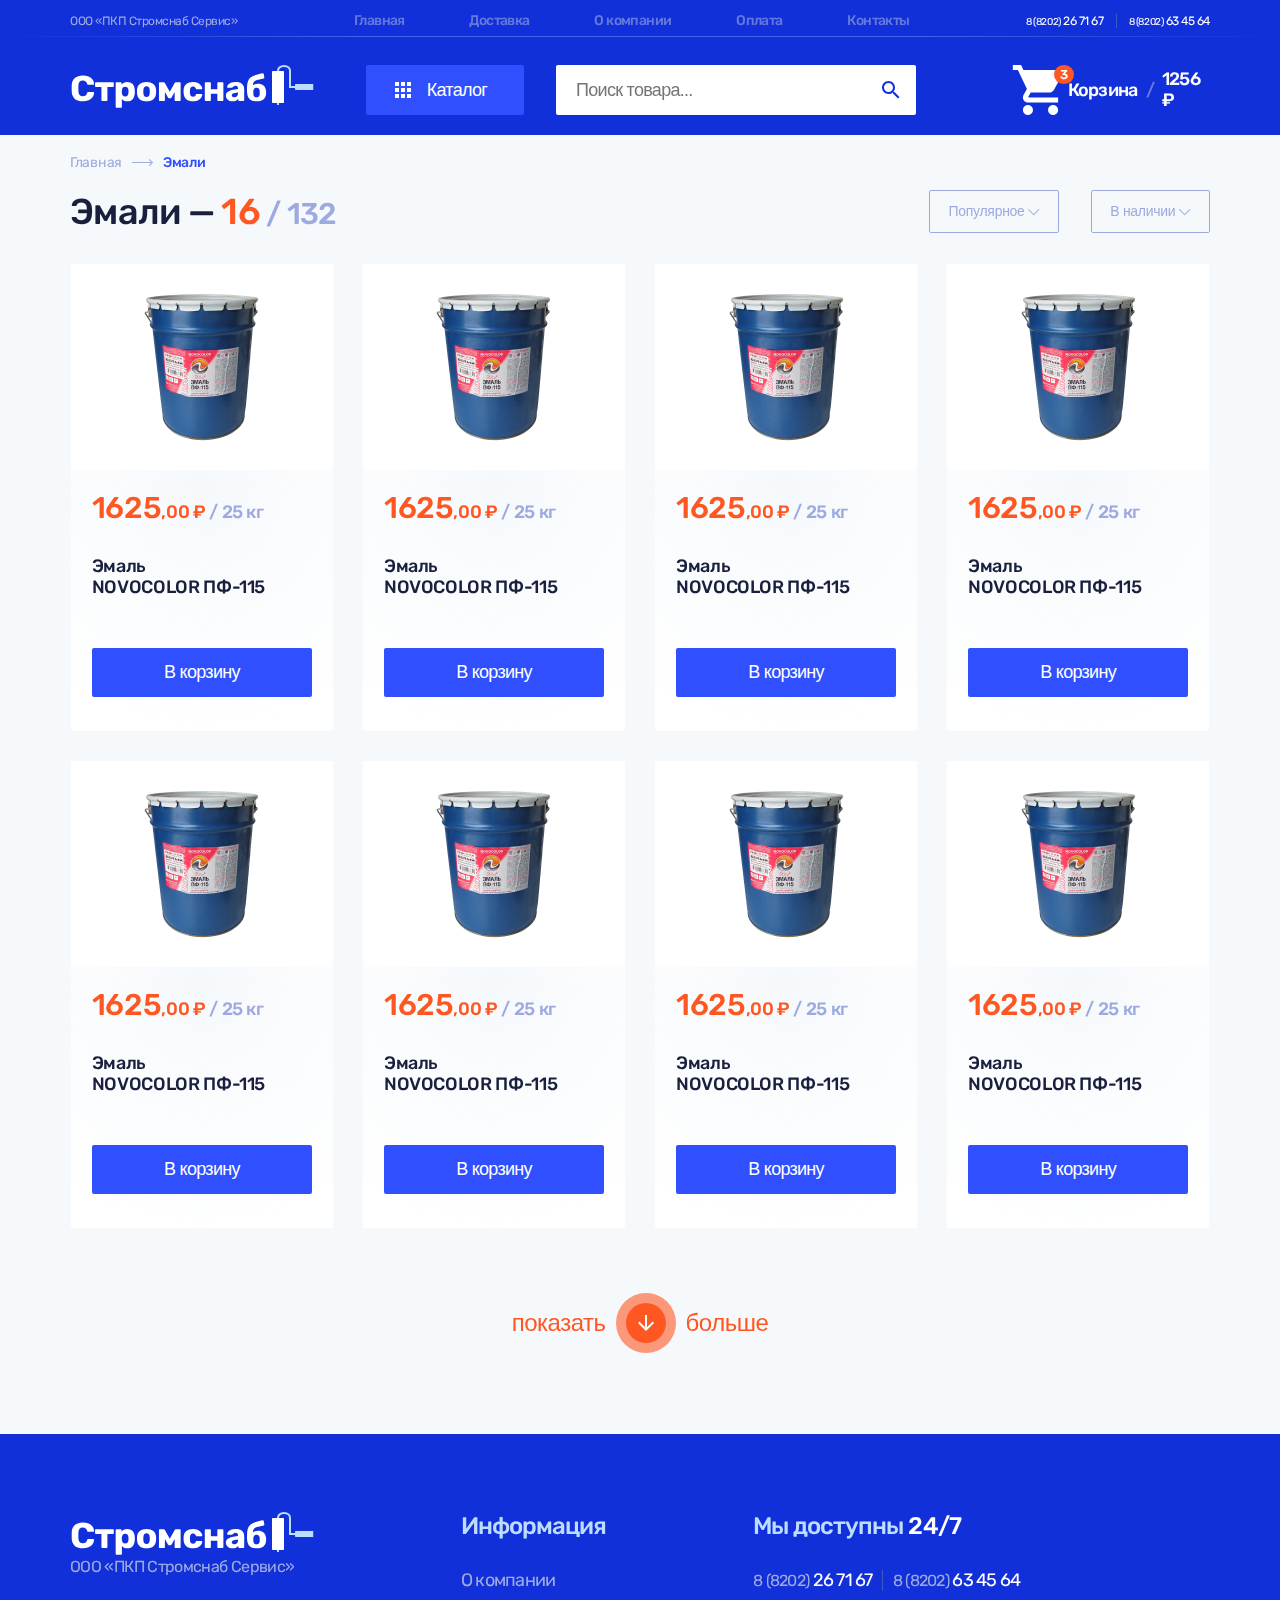
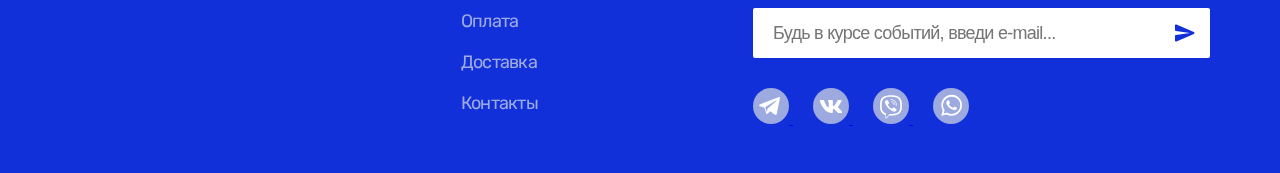
==== catalog.html @ df7084db "Initial commit" ====
<!DOCTYPE html>
<html lang="ru">
<head>
    <meta charset="UTF-8">
    <meta name="viewport" content="width=device-width, initial-scale=1.0">
    <title>Эмали</title>
    <link rel="stylesheet" href="style.css">
    <link href="https://fonts.googleapis.com/css2?family=Rubik:wght@300;400;500;600;700&display=swap" rel="stylesheet">
</head>

<body>
    <div class="wrapper-main">
        <div class="header">
            <div class="header-wrapper">
                <div class="header-top_wrapper">
                    <div class="container">
                        <div class="header-top">
                            <span class="header-top_name">
                                ООО «ПКП Стромснаб Сервис»
                            </span>
                            <div class="header-top_main">
                                <a href="home.html">Главная</a>
                                <a href="#">Доставка</a>
                                <a href="#">О компании</a>
                                <a href="#">Оплата</a>
                                <a href="#">Контакты</a>
                            </div>
                            <div class="header-top_phone">
                                <a href="" class="header-top_phone-number">
                                    <span>8 (8202)</span> 26 71 67
                                </a>
                                <a href="" class="header-top_phone-number">
                                    <span>8 (8202)</span> 63 45 64
                                </a>
                            </div>
                        </div>
                    </div>
                    <div class="header-hr"></div>
                </div>
                <div class="header-body_wrapper">
                    <div class="container">
                        <div class="header-body">
                            <a class="header-body_img"><img src="img/logo-top.svg" alt=""></a>
                            <button type="button" class="header-body_button">
                                <img src="img/catalog.svg" alt="">
                                Каталог
                            </button>
                            <form class="header-info_search">
                                <input type="text" name="q" placeholder="Поиск товара..." class="header-info_search-input">
                                <input type="submit" value="" class="header-info_search-button">
                            </form>
                            <a href="#" class="basket">
                                <div class="basket-img">
                                    <img src="img/basket.svg" alt="">
                                    <span>3</span>
                                </div>
                                <div class="basket-top">
                                    <span class="basket-text">
                                        Корзина
                                    </span>
                                    <span class="basket-line">
                                        /
                                    </span>
                                    <span class="basket-text">
                                        1256 ₽
                                    </span>
                                </div>
                            </a>
                        </div>
                    </div>
                </div>
            </div>
        </div>

        <div class="main">
            <div class="container">
                <div class="nav">
                    <a href="home.html">Главная</a>
                    <img src="img/strelka.svg" alt="">
                    <a href="catalog.html" class="nav-active">Эмали</a>
                </div>
                <div class="catalog-top">
                    <div class="catalog-top_title">
                        Эмали —<span class="catalog-top_title-big"> 16</span><span class="catalog-top_title-small"> / 132</span>
                    </div>
                    <div class="catalog-top_filter">
                        <button type="button">
                            Популярное
                            <svg width="12" height="7" viewBox="0 0 12 7" fill="none" xmlns="http://www.w3.org/2000/svg">
                                <rect x="0.707031" width="8" height="1" transform="rotate(45 0.707031 0)" fill="#9DAADF"/>
                                <rect x="11.3633" y="0.707031" width="8" height="1" transform="rotate(135 11.3633 0.707031)" fill="#9DAADF"/>
                            </svg>
                        </button>
                        <button type="button">
                            В наличии
                            <svg width="12" height="7" viewBox="0 0 12 7" fill="none" xmlns="http://www.w3.org/2000/svg">
                                <rect x="0.707031" width="8" height="1" transform="rotate(45 0.707031 0)" fill="#9DAADF"/>
                                <rect x="11.3633" y="0.707031" width="8" height="1" transform="rotate(135 11.3633 0.707031)" fill="#9DAADF"/>
                            </svg>
                        </button>
                    </div>
                </div>
                <div class="catalog-cards-wrapper">
                    <div class="catalog-cards_item">
                        <a href="product.html" class="catalog-cards_item-img">
                            <img src="img/catalog.png" alt="">
                        </a>
                        <div class="catalog-cards_item-contant">
                            <div class="catalog-cards_item-top">
                                <span class="catalog-cards_item-price">1625</span>,00 ₽<span class="catalog-cards_item-weight"> / 25 кг</span>
                            </div>
                            <a href="product.html" class="catalog-cards_item-title">
                                Эмаль<br>
                                NOVOCOLOR ПФ-115
                            </a>
                            <button type="button" class="catalog-cards_item-buy">В корзину</button>
                        </div>
                    </div>
                    <div class="catalog-cards_item">
                        <a href="product.html" class="catalog-cards_item-img">
                            <img src="img/catalog.png" alt="">
                        </a>
                        <div class="catalog-cards_item-contant">
                            <div class="catalog-cards_item-top">
                                <span class="catalog-cards_item-price">1625</span>,00 ₽<span class="catalog-cards_item-weight"> / 25 кг</span>
                            </div>
                            <a href="product.html" class="catalog-cards_item-title">
                                Эмаль<br>
                                NOVOCOLOR ПФ-115
                            </a>
                            <button type="button" class="catalog-cards_item-buy">В корзину</button>
                        </div>
                    </div>
                    <div class="catalog-cards_item">
                        <a href="product.html" class="catalog-cards_item-img">
                            <img src="img/catalog.png" alt="">
                        </a>
                        <div class="catalog-cards_item-contant">
                            <div class="catalog-cards_item-top">
                                <span class="catalog-cards_item-price">1625</span>,00 ₽<span class="catalog-cards_item-weight"> / 25 кг</span>
                            </div>
                            <a href="product.html" class="catalog-cards_item-title">
                                Эмаль<br>
                                NOVOCOLOR ПФ-115
                            </a>
                            <button type="button" class="catalog-cards_item-buy">В корзину</button>
                        </div>
                    </div>
                    <div class="catalog-cards_item">
                        <a href="product.html" class="catalog-cards_item-img">
                            <img src="img/catalog.png" alt="">
                        </a>
                        <div class="catalog-cards_item-contant">
                            <div class="catalog-cards_item-top">
                                <span class="catalog-cards_item-price">1625</span>,00 ₽<span class="catalog-cards_item-weight"> / 25 кг</span>
                            </div>
                            <a href="product.html" class="catalog-cards_item-title">
                                Эмаль<br>
                                NOVOCOLOR ПФ-115
                            </a>
                            <button type="button" class="catalog-cards_item-buy">В корзину</button>
                        </div>
                    </div>
                    <div class="catalog-cards_item">
                        <a href="product.html" class="catalog-cards_item-img">
                            <img src="img/catalog.png" alt="">
                        </a>
                        <div class="catalog-cards_item-contant">
                            <div class="catalog-cards_item-top">
                                <span class="catalog-cards_item-price">1625</span>,00 ₽<span class="catalog-cards_item-weight"> / 25 кг</span>
                            </div>
                            <a href="product.html" class="catalog-cards_item-title">
                                Эмаль<br>
                                NOVOCOLOR ПФ-115
                            </a>
                            <button type="button" class="catalog-cards_item-buy">В корзину</button>
                        </div>
                    </div>
                    <div class="catalog-cards_item">
                        <a href="product.html" class="catalog-cards_item-img">
                            <img src="img/catalog.png" alt="">
                        </a>
                        <div class="catalog-cards_item-contant">
                            <div class="catalog-cards_item-top">
                                <span class="catalog-cards_item-price">1625</span>,00 ₽<span class="catalog-cards_item-weight"> / 25 кг</span>
                            </div>
                            <a href="product.html" class="catalog-cards_item-title">
                                Эмаль<br>
                                NOVOCOLOR ПФ-115
                            </a>
                            <button type="button" class="catalog-cards_item-buy">В корзину</button>
                        </div>
                    </div>
                    <div class="catalog-cards_item">
                        <a href="product.html" class="catalog-cards_item-img">
                            <img src="img/catalog.png" alt="">
                        </a>
                        <div class="catalog-cards_item-contant">
                            <div class="catalog-cards_item-top">
                                <span class="catalog-cards_item-price">1625</span>,00 ₽<span class="catalog-cards_item-weight"> / 25 кг</span>
                            </div>
                            <a href="product.html" class="catalog-cards_item-title">
                                Эмаль<br>
                                NOVOCOLOR ПФ-115
                            </a>
                            <button type="button" class="catalog-cards_item-buy">В корзину</button>
                        </div>
                    </div>
                    <div class="catalog-cards_item">
                        <a href="product.html" class="catalog-cards_item-img">
                            <img src="img/catalog.png" alt="">
                        </a>
                        <div class="catalog-cards_item-contant">
                            <div class="catalog-cards_item-top">
                                <span class="catalog-cards_item-price">1625</span>,00 ₽<span class="catalog-cards_item-weight"> / 25 кг</span>
                            </div>
                            <a href="product.html" class="catalog-cards_item-title">
                                Эмаль<br>
                                NOVOCOLOR ПФ-115
                            </a>
                            <button type="button" class="catalog-cards_item-buy">В корзину</button>
                        </div>
                    </div>
                </div>
                <button type="button" class="catalog-show_more-wrapper">
                    показать 
                    <svg width="60" height="60" viewBox="0 0 60 60" fill="none" xmlns="http://www.w3.org/2000/svg">
                        <rect opacity="0.6" width="60" height="60" rx="30" fill="#FF5722"/>
                        <rect x="10" y="10" width="40" height="40" rx="20" fill="#FF5722"/>
                        <path d="M29 22L29 34.17L23.41 28.58L22 30L30 38L38 30L36.59 28.59L31 34.17L31 22L29 22Z" fill="white"/>
                    </svg>
                    больше
                </button>
            </div>
        </div>

        <div class="footer">
            <div class="container">
                <div class="footer-wrapper">
                   <div class="footer-logo">
                        <img src="img/logo-top.svg" alt="">
                        ООО «ПКП Стромснаб Сервис»
                    </div>
                    <div class="footer-info">
                        Информация
                        <a href="#" class="footer-info_categories">О компании</a>
                        <a href="#" class="footer-info_categories">Оплата</a>
                        <a href="#" class="footer-info_categories">Доставка</a>
                        <a href="#" class="footer-info_categories">Контакты</a>
                    </div> 
                    <div class="footer-contacts">
                        <div class="footer-contacts_time">
                            Мы доступны <span> 24/7</span>
                        </div>
                        <div class="footer-contacts_phone">
                            <a href="" class="footer-contacts_phone-number">
                                <span>8 (8202)</span> 26 71 67
                            </a>
                            <a href="" class="footer-contacts_phone-number">
                                <span>8 (8202)</span> 63 45 64
                            </a>
                        </div>
                        <form class="footer-contacts_email">
                            <input type="text" name="q" placeholder="Будь в курсе событий, введи e-mail..." class="footer-contacts_email-input">
                            <input type="submit" value="" class="footer-contacts_email-button">
                        </form>
                        <div class="footer-contacts_social">
                            <a href="#">
                                <svg width="36" height="36" viewBox="0 0 36 36" fill="#9DAADF" xmlns="http://www.w3.org/2000/svg">
                                    <rect width="36" height="36" rx="18"/>
                                    <path fill-rule="evenodd" clip-rule="evenodd" d="M21.9413 26.8522C23.1994 27.3988 23.6712 26.2534 23.6712 26.2534L27 9.64532C26.9738 8.52596 25.4535 9.20278 25.4535 9.20278L6.81746 16.4656C6.81746 16.4656 5.92628 16.778 6.00491 17.3246C6.08355 17.8713 6.79125 18.1316 6.79125 18.1316L11.483 19.6935C11.483 19.6935 12.8984 24.3011 13.1868 25.1861C13.4489 26.0452 13.6848 26.0712 13.6848 26.0712C13.9469 26.1753 14.1828 25.9931 14.1828 25.9931L17.2233 23.2598L21.9413 26.8522ZM22.8142 12.5496C22.8142 12.5496 23.4694 12.1564 23.4432 12.5496C23.4432 12.5496 23.5481 12.602 23.2073 12.9689C22.8928 13.2835 15.4751 19.9411 14.479 20.8323C14.4004 20.8847 14.348 20.9633 14.348 21.0682L14.0597 23.532C14.0072 23.7941 13.6665 23.8203 13.5879 23.5844L12.3559 19.5479C12.3035 19.3907 12.3559 19.2072 12.5132 19.1023L22.8142 12.5496Z" fill="white"/>
                                </svg>
                            </a>
                            <a href="#">
                                <svg width="36" height="36" viewBox="0 0 36 36" fill="#9DAADF" xmlns="http://www.w3.org/2000/svg">
                                    <rect width="36" height="36" rx="18"/>
                                    <path fill-rule="evenodd" clip-rule="evenodd" d="M28.4952 12.8802C28.6482 12.3729 28.4952 12 27.7673 12H25.3605C24.7485 12 24.4666 12.3221 24.3136 12.6774C24.3136 12.6774 23.0895 15.6456 21.3556 17.5738C20.7946 18.1319 20.5397 18.3093 20.2337 18.3093C20.0807 18.3093 19.8593 18.1319 19.8593 17.6246V12.8802C19.8593 12.2713 19.6817 12 19.1716 12H15.3895C15.0071 12 14.7771 12.2826 14.7771 12.5504C14.7771 13.1278 15.6439 13.2608 15.7333 14.8845V18.4111C15.7333 19.1842 15.593 19.3245 15.287 19.3245C14.4711 19.3245 12.4865 16.3427 11.3092 12.931C11.0785 12.2679 10.8471 12 10.232 12H7.82519C7.13753 12 7 12.3221 7 12.6774C7 13.3116 7.81608 16.4576 10.7993 20.6183C12.7884 23.4595 15.5903 25 18.1401 25C19.6701 25 19.8593 24.6579 19.8593 24.0686V21.9211C19.8593 21.2368 20.0042 21.1003 20.4885 21.1003C20.8457 21.1003 21.4575 21.2779 22.8856 22.6479C24.5175 24.2713 24.7863 25 25.7044 25H28.1112C28.7988 25 29.1427 24.6579 28.9443 23.9827C28.7273 23.3098 27.9482 22.3338 26.9143 21.1765C26.3533 20.5167 25.5118 19.8063 25.257 19.4512C24.9 18.9945 25.0019 18.7916 25.257 18.3859C25.257 18.3859 28.1892 14.2759 28.4952 12.8804V12.8802Z" fill="white"/>
                                </svg>
                            </a>
                            <a href="#">
                                <svg width="36" height="36" viewBox="0 0 36 36" fill="#9DAADF" xmlns="http://www.w3.org/2000/svg">
                                    <rect width="36" height="36" rx="18"/>
                                    <path d="M26.517 9.46508C25.9417 8.9362 23.6128 7.24285 18.4214 7.21965C18.4214 7.21965 12.3021 6.8485 9.31902 9.5857C7.65814 11.2466 7.07358 13.6729 7.01327 16.6885C6.95296 19.6994 6.87409 25.3455 12.316 26.8765H12.3207L12.316 29.21C12.316 29.21 12.2835 30.1565 12.9052 30.3467C13.6568 30.5786 14.1022 29.8595 14.8213 29.0848C15.2156 28.658 15.7584 28.0363 16.1713 27.5584C19.892 27.8693 22.7545 27.1548 23.0792 27.0481C23.8308 26.8022 28.0851 26.2594 28.7763 20.6134C29.4908 14.8049 28.4284 11.126 26.517 9.46508ZM27.1479 20.2051C26.5634 24.9187 23.1164 25.2156 22.4808 25.4197C22.2117 25.5079 19.6972 26.1342 16.5332 25.9254C16.5332 25.9254 14.1764 28.7693 13.4434 29.507C13.3274 29.6229 13.1929 29.6693 13.1047 29.6461C12.9794 29.6137 12.9423 29.4652 12.947 29.2472C12.947 28.9317 12.9655 25.364 12.9655 25.364C12.9609 25.364 12.9609 25.364 12.9655 25.364C8.35868 24.0882 8.62776 19.2819 8.67879 16.7674C8.72982 14.2529 9.20303 12.1884 10.6087 10.8012C13.1279 8.51866 18.3286 8.85733 18.3286 8.85733C22.7174 8.87589 24.819 10.1981 25.3061 10.6388C26.9252 12.0306 27.751 15.3477 27.1479 20.2051Z" fill="white"/>
                                    <path d="M20.5601 16.8556C20.407 16.8556 20.2771 16.7349 20.2678 16.5772C20.2168 15.5797 19.7482 15.0926 18.7925 15.0416C18.6301 15.0323 18.5049 14.8931 18.5142 14.7307C18.5234 14.5684 18.6626 14.4431 18.825 14.4524C20.0869 14.522 20.7921 15.2457 20.857 16.5447C20.8663 16.7071 20.741 16.8463 20.5787 16.8509C20.5694 16.8556 20.5647 16.8556 20.5601 16.8556Z" fill="white"/>
                                    <path d="M22.0632 17.3566H22.0586C21.8962 17.3519 21.7663 17.2174 21.7709 17.055C21.7941 16.0529 21.5065 15.241 20.8941 14.573C20.2863 13.9049 19.4466 13.5431 18.3378 13.4642C18.1755 13.4503 18.0548 13.3111 18.0688 13.1487C18.0827 12.9863 18.2218 12.8657 18.3842 12.8796C19.6368 12.9724 20.625 13.4085 21.3302 14.1786C22.04 14.9534 22.3833 15.923 22.3601 17.0689C22.3555 17.2313 22.2209 17.3566 22.0632 17.3566Z" fill="white"/>
                                    <path d="M23.6035 17.9597C23.4411 17.9597 23.3112 17.8298 23.3112 17.6674C23.2973 15.872 22.7823 14.5034 21.7338 13.4781C20.6992 12.4667 19.3863 11.9517 17.8414 11.9378C17.679 11.9378 17.5491 11.8033 17.5491 11.6409C17.5491 11.4785 17.6837 11.3486 17.8414 11.3486C19.544 11.3626 20.9915 11.9332 22.1374 13.0559C23.288 14.1786 23.8772 15.7282 23.8957 17.6581C23.9004 17.8251 23.7705 17.9597 23.6035 17.9597C23.6081 17.9597 23.6081 17.9597 23.6035 17.9597Z" fill="white"/>
                                    <path d="M18.8621 20.488C18.8621 20.488 19.275 20.5251 19.4977 20.2514L19.9291 19.7086C20.1379 19.4395 20.6436 19.2679 21.1353 19.5416C21.4091 19.6947 21.9055 20.0009 22.2117 20.2282C22.5411 20.4694 23.2091 21.0262 23.2138 21.0308C23.5339 21.2999 23.6081 21.6942 23.39 22.1164C23.39 22.1164 23.39 22.121 23.39 22.1257C23.1674 22.52 22.8658 22.8912 22.49 23.2345C22.4854 23.2345 22.4854 23.2391 22.4807 23.2391C22.1699 23.4989 21.8637 23.6474 21.5668 23.6799C21.5297 23.6891 21.4879 23.6891 21.4323 23.6891C21.3024 23.6891 21.1725 23.6706 21.0426 23.6288L21.0333 23.6149C20.5693 23.485 19.7992 23.1602 18.5188 22.4504C17.6837 21.9911 16.9924 21.5226 16.4032 21.054C16.0924 20.8081 15.7769 20.5344 15.4522 20.2096C15.4429 20.2004 15.429 20.1864 15.4197 20.1772C15.4104 20.1679 15.3965 20.154 15.3872 20.1447C15.3779 20.1354 15.364 20.1215 15.3547 20.1122C15.3455 20.1029 15.3315 20.089 15.3223 20.0797C15.0022 19.755 14.7238 19.4395 14.4779 19.1287C14.0093 18.5441 13.5408 17.8482 13.0815 17.0131C12.3717 15.7281 12.0469 14.9579 11.917 14.4986L11.9031 14.4894C11.8613 14.3595 11.8428 14.2296 11.8428 14.0997C11.8428 14.044 11.8428 14.0022 11.8521 13.9651C11.8892 13.6636 12.0376 13.362 12.2928 13.0512C12.2928 13.0465 12.2974 13.0465 12.2974 13.0419C12.6407 12.6615 13.0119 12.3645 13.4062 12.1419C13.4062 12.1419 13.4109 12.1419 13.4155 12.1419C13.833 11.9238 14.2274 11.998 14.5011 12.3182C14.5011 12.3182 15.0625 12.9909 15.3037 13.3202C15.531 13.6311 15.8372 14.1228 15.9903 14.3966C16.264 14.8883 16.0924 15.394 15.8233 15.6028L15.2805 16.0343C15.0068 16.2569 15.0439 16.6698 15.0439 16.6698C15.0439 16.6698 15.8465 19.7225 18.8621 20.488Z" fill="white"/>
                                </svg>
                            </a>
                            <a href="#">
                                <svg width="36" height="36" viewBox="0 0 36 36" fill="#9DAADF" xmlns="http://www.w3.org/2000/svg">
                                    <rect width="36" height="36" rx="18"/>
                                    <path d="M26.063 9.90862C24.1333 7.92213 21.4657 6.84375 18.7414 6.84375C12.9522 6.84375 8.29815 11.5546 8.35491 17.287C8.35491 19.1032 8.86572 20.8627 9.71707 22.4519L8.24139 27.8438L13.7468 26.4248C15.2792 27.2762 16.9819 27.6735 18.6846 27.6735C24.4171 27.6735 29.0711 22.9627 29.0711 17.2302C29.0711 14.4492 27.9927 11.8383 26.063 9.90862ZM18.7414 25.914C17.209 25.914 15.6765 25.5167 14.3711 24.7221L14.0306 24.5519L10.7387 25.4032L11.59 22.1681L11.363 21.8275C8.86572 17.7978 10.0576 12.4627 14.1441 9.96537C18.2306 7.46807 23.509 8.65997 26.0063 12.7465C28.5036 16.8329 27.3117 22.1113 23.2252 24.6086C21.9198 25.46 20.3306 25.914 18.7414 25.914ZM23.736 19.614L23.1117 19.3302C23.1117 19.3302 22.2036 18.9329 21.636 18.6492C21.5792 18.6492 21.5225 18.5924 21.4657 18.5924C21.2954 18.5924 21.1819 18.6492 21.0684 18.7059C21.0684 18.7059 21.0117 18.7627 20.2171 19.6708C20.1603 19.7843 20.0468 19.841 19.9333 19.841H19.8765C19.8198 19.841 19.7063 19.7843 19.6495 19.7275L19.3657 19.614C18.7414 19.3302 18.1738 18.9897 17.7198 18.5356C17.6063 18.4221 17.436 18.3086 17.3225 18.1951C16.9252 17.7978 16.5279 17.3438 16.2441 16.8329L16.1873 16.7194C16.1306 16.6627 16.1306 16.6059 16.0738 16.4924C16.0738 16.3789 16.0738 16.2654 16.1306 16.2086C16.1306 16.2086 16.3576 15.9248 16.5279 15.7546C16.6414 15.641 16.6982 15.4708 16.8117 15.3573C16.9252 15.187 16.9819 14.96 16.9252 14.7897C16.8684 14.5059 16.1873 12.9735 16.0171 12.6329C15.9036 12.4627 15.79 12.4059 15.6198 12.3492H15.4495C15.336 12.3492 15.1657 12.3492 14.9954 12.3492C14.8819 12.3492 14.7684 12.4059 14.6549 12.4059L14.5982 12.4627C14.4846 12.5194 14.3711 12.6329 14.2576 12.6897C14.1441 12.8032 14.0873 12.9167 13.9738 13.0302C13.5765 13.541 13.3495 14.1654 13.3495 14.7897C13.3495 15.2438 13.463 15.6978 13.6333 16.0951L13.69 16.2654C14.2009 17.3438 14.8819 18.3086 15.79 19.16L16.0171 19.387C16.1873 19.5573 16.3576 19.6708 16.4711 19.841C17.663 20.8627 19.0252 21.6005 20.5576 21.9978C20.7279 22.0546 20.9549 22.0546 21.1252 22.1113C21.2954 22.1113 21.5225 22.1113 21.6927 22.1113C21.9765 22.1113 22.3171 21.9978 22.5441 21.8843C22.7144 21.7708 22.8279 21.7708 22.9414 21.6573L23.0549 21.5437C23.1684 21.4302 23.2819 21.3735 23.3954 21.26C23.509 21.1465 23.6225 21.0329 23.6792 20.9194C23.7927 20.6924 23.8495 20.4086 23.9063 20.1248C23.9063 20.0113 23.9063 19.841 23.9063 19.7275C23.9063 19.7275 23.8495 19.6708 23.736 19.614Z" fill="white"/>
                                </svg>
                            </a>
                        </div>
                    </div>
                </div>
            </div>
        </div>
    </div>

</body>
</html>
---- style.css ----
html, * {
    box-sizing: border-box;
    margin: 0;
    padding: 0;
    border: 0;
    outline: none !important;
    backface-visibility: hidden;
}

body {
    font-family: 'Rubik', sans-serif;
    background: #F6F9FC;
}

.wrapper-main {
    position: relative;
    display: flex;
    -webkit-box-orient: vertical;
    -webkit-box-direction: normal;
    flex-direction: column;
}

.container {
    max-width: 1170px;
    width: 100%;
    margin: 0 auto;
    padding: 0 15px;
}

.header {
    background: #1230DA;
    position: relative;
}

.header-wrapper {
    display: flex;
    flex-direction: column;
}

.header-top {
    display: flex;
    justify-content: space-between;
    margin: 12px 0 7px;
    align-items: center;
}

.header-top_name {
    font-style: normal;
    font-weight: normal;
    font-size: 12px;
    line-height: 14px;
    letter-spacing: -0.04em;
    color: #9DAADF;
}

.header-top_main {
    display: flex;
    width: 556px;
    justify-content: space-between;
}


.header-top_main a {
    font-style: normal;
    font-weight: 500;
    font-size: 14px;
    line-height: 17px;
    letter-spacing: -0.04em;
    color: #6579DD;
    text-decoration: none;
}

.header-top_main a.active {
    color: #FFFFFF;
}

.header-top_main a:hover {
    color: #FFFFFF;
}

.header-top_phone {
    display: flex;
}

.header-top_phone-number:first-child {
    padding-right: 12px;
    border-right: 1px solid #395BC4;
}

.header-top_phone-number:last-child {
    padding-left: 12px;
}

.header-top_phone-number {
    font-style: normal;
    font-weight: normal;
    font-size: 12px;
    line-height: 14px;
    letter-spacing: -0.04em;
    color: #FFFFFF;
    text-decoration: none;
}

.header-top_phone-number > span {
    font-style: normal;
    font-weight: normal;
    font-size: 10px;
    line-height: 12px;
    letter-spacing: -0.04em;
    color: #FFFFFF;
    text-decoration: none;
}

.header-hr {
    background: linear-gradient(90deg, rgba(188, 221, 255, 0) 0%, #BCDDFF 28.92%, #BCDDFF 71.1%, rgba(188, 221, 255, 0) 100%);
    opacity: 0.3;
    height: 1px;
}

.header-body {
    display: flex;
    margin: 28px 0 20px;
    justify-content: space-between;
}

.header.header-home::after {
    background: #1230DA;
    height: 85px;
    content: "";
    display: block;
    position: absolute;
    width: 100%;
}

.header-body_img {
    margin-right: 49.78px;
}

.header-body_button {
    padding: 14px 37px 14px 29px;
    font-style: normal;
    font-weight: 500;
    font-size: 18px;
    line-height: 21px;
    letter-spacing: -0.04em;
    color: #FFFFFF;
    display: flex;
    align-items: center;
    background: #304FFE;
    border-radius: 2px;
    margin-right: 30px;
}

.header-body_button:hover {
    cursor: pointer;
}

.header-body_button img {
    margin-right: 16px;
}

.header-info_search {
    height: 50px;
    display: flex;
    position: relative;
    margin-right: 94px;
    overflow: hidden;
    border-radius: 2px;
}

.header-info_search-input {
    font-style: normal;
    font-weight: 500;
    font-size: 18px;
    line-height: 21px;
    letter-spacing: -0.04em;
    color: #C4C4C4;
    padding: 14px 50px 14px 20px;
    width: 360px;
}

.header-info_search-button {
    border: none;
    background: url(img/search.svg) no-repeat;
    background-position: center;
    width: 50px;
    height: 50px;
    position: absolute;
    right: 0;
}

.basket {
    text-decoration: none;
    display: flex;
    min-width: 198px;
    justify-content: space-between;
}

.basket-img {
    display: flex;
    position: relative;
    margin-right: 4px;
}

.basket-img span {
    position: absolute;
    right: -10px;
    font-style: normal;
    font-weight: 500;
    font-size: 13px;
    line-height: 15px;
    letter-spacing: -0.04em;
    color: #FFFFFF;
    background: #FF5722;
    border-radius: 50px;
    padding: 2px 6px 2px;
    display: flex;
    align-items: center;
    justify-content: center;
}

.basket-top {
    display: flex;
    align-items: center;
}

.basket-text {
    font-style: normal;
    font-weight: 500;
    font-size: 18px;
    line-height: 21px;
    letter-spacing: -0.04em;
    color: #FFFFFF;
    display: flex;
}

.basket-line {
    font-style: normal;
    font-weight: 500;
    font-size: 18px;
    line-height: 21px;
    letter-spacing: -0.04em;
    color: #6579DD;
    margin: 0 8px;
}

.slider {
    position: relative;
    margin-bottom: 106px;
}

.button-scroll {
    display: block;
    padding: 10px;
    background: #F6F9FC;
    position: absolute;
    left: 98px;
    bottom: -40px;
    z-index: 1;
    border-radius: 50%;
}

.catalog-wrapper {
    margin-bottom: 50px;
}

.catalog-top {
    display: flex;
    justify-content: space-between;
    margin-bottom: 30px;
}

.catalog-h1 {
    font-style: normal;
    font-weight: 500;
    font-size: 30px;
    line-height: 36px;
    letter-spacing: -0.02em;
    color: #191F3D;
}

.catalog-top_actions a {
    font-style: normal;
    font-weight: 500;
    font-size: 14px;
    line-height: 17px;
    letter-spacing: -0.02em;
    color: #9DAADF;
    text-decoration: none;
    display: flex;
    align-items: center;
    padding: 12px 18px;
    border: 1px solid #9DAADF;
    border-radius: 2px;
}

.catalog-top_actions a .arrow-right {
    margin-left: 6px;
}

.catalog-cards {
    display: flex;
    flex-wrap: wrap;
    margin: -15px;
    justify-content: center;
}

.catalog-cards_item {
    display: flex;
    flex-direction: column;
    width: 22.4%;
    margin: 15px;
    background: radial-gradient(92.4% 52.48% at 50% 47.52%, #F6F9FC 0%, rgba(255, 255, 255, 0) 100%), #FFFFFF;
    border-radius: 2px;
}

.catalog-cards_item:hover {
    filter: drop-shadow(0px 10px 30px rgba(0, 0, 0, 0.1));
}

.catalog-cards_item-img {    
    width: 100%;
    height: 100%;
    display: flex;
    justify-content: center;
    align-items: center;
    padding: 29px 0;
    background: #FFFFFF;
    margin-bottom: 20px;
}

.catalog-cards_item-img img {
    max-width: 145px;
    max-height: 156px;
    object-fit: contain;
}

.catalog-cards_item-top {
    font-style: normal;
    font-weight: 500;
    font-size: 18px;
    line-height: 21px;
    letter-spacing: -0.02em;
    color: #FF5722;
    margin-bottom: 30px;
}

.catalog-cards_item-price {
    font-size: 30px;
    line-height: 36px;
}

.catalog-cards_item-weight {
    font-style: normal;
    font-weight: 500;
    font-size: 18px;
    line-height: 21px;
    letter-spacing: -0.02em;
    color: #9DAADF;
}

.catalog-cards_item-title {
    font-style: normal;
    font-weight: 500;
    font-size: 18px;
    line-height: 21px;
    letter-spacing: -0.02em;
    color: #191F3D;
    text-decoration: none;
    margin-bottom: 50px;
    display: block;
}

.catalog-cards_item-buy {
    padding: 14px 0;
    font-style: normal;
    font-weight: 500;
    font-size: 18px;
    line-height: 21px;
    letter-spacing: -0.04em;
    color: #FFFFFF;
    background: #304FFE;
    border-radius: 2px;
    margin-bottom: 34px;
    width: 100%;
    text-align: center;
}

.catalog-cards_item-buy:hover {
    background: #FF5722;
    cursor: pointer;
}

.catalog-cards_item-contant {
    padding: 0 21px;
}

.catalog-show_more {
    font-style: normal;
    font-weight: 500;
    font-size: 24px;
    line-height: 28px;
    letter-spacing: -0.02em;
    color: #FF5722;
    background: none;
    display: flex;
    margin: 0 auto;
    align-items: center;
    margin-bottom: 21px;
    cursor: pointer;
}

.catalog-show_more svg {
    margin: 0 10px;
}

.advantages-wrapper {
    background: #FFFFFF;
}

.advantages {
    padding: 100px 0 80px; 
}

.advantages > span {
    font-style: normal;
    font-weight: 500;
    font-size: 30px;
    line-height: 36px;
    letter-spacing: -0.02em;
    color: #191F3D;
    margin-bottom: 60px;
    display: block;
}

.advantages-cards {
    display: flex;
    flex-wrap: wrap;
    justify-content: space-between;
}

.advantages-cards_item {
    display: flex;
    flex-direction: column;
    width: 13%;
    font-style: normal;
    font-weight: normal;
    font-size: 14px;
    line-height: 20px;
    letter-spacing: -0.02em;
    color: #191F3D;
}

.advantages-cards_item div {
    padding: 23px 13px;
    background: #F6F9FC;
    border-radius: 82px;
    width: 100px;
    height: 100px;
    margin-bottom: 30px;
}

.advantages-cards_item-title {
    font-style: normal;
    font-weight: 500;
    font-size: 24px;
    line-height: 28px;
    letter-spacing: -0.02em;
    color: #304FFE;
    margin-bottom: 14px;
}

.footer {
    background: #1230DA;
}

.footer-wrapper {
    padding: 78px 0 45px;
    display: flex;
    justify-content: space-between;

}

.footer-logo {
    display: flex;
    flex-direction: column;
    font-style: normal;
    font-weight: normal;
    font-size: 16px;
    line-height: 19px;
    letter-spacing: -0.04em;
    color: #9DAADF;
}

.footer-info {
    display: flex;
    flex-direction: column;
    font-style: normal;
    font-weight: 500;
    font-size: 24px;
    line-height: 28px;
    letter-spacing: -0.04em;
    color: #BCDDFF;
}

.footer-info a {
    font-style: normal;
    font-weight: normal;
    font-size: 18px;
    line-height: 21px;
    letter-spacing: -0.04em;
    color: #9DAADF;
    text-decoration: none;
    margin-top: 20px;
}

.footer-info a:first-child {
    margin-top: 30px;
}

.footer-info a:hover {
    font-weight: 500;
    color: #FFFFFF;
}

.footer-contacts_time {
    font-style: normal;
    font-weight: 500;
    font-size: 24px;
    line-height: 28px;
    letter-spacing: -0.04em;
    color: #BCDDFF;
    margin-bottom: 30px;
}

.footer-contacts_time > span {
    color: #FFFFFF  ;
}

.footer-contacts_phone {
    display: flex;
    margin-bottom: 17px;
}

.footer-contacts_phone-number {
    font-style: normal;
    font-weight: normal;
    font-size: 18px;
    line-height: 21px;
    letter-spacing: -0.04em;
    color: #FFFFFF;
    text-decoration: none;
}

.footer-contacts_phone-number:first-child {
    border-right: 1px solid #395BC4;
    padding-right: 9px;
}

.footer-contacts_phone-number:last-child {
    padding-left: 10px;
}

.footer-contacts_phone-number > span {
    font-size: 16px;
    line-height: 19px;
    color: #9DAADF;
}

.footer-contacts_email {
    height: 50px;
    display: flex;
    position: relative;
    overflow: hidden;
    border-radius: 2px;
    margin-bottom: 30px;
}

.footer-contacts_email-input {
    font-style: normal;
    font-weight: 500;
    font-size: 18px;
    line-height: 21px;
    letter-spacing: -0.04em;
    color: #C4C4C4;
    padding: 14px 50px 14px 20px;
    width: 457px;
}

.footer-contacts_email-button {
    border: none;
    background: url(img/send.svg) no-repeat;
    background-position: center;
    width: 50px;
    height: 50px;
    position: absolute;
    right: 0;
}

.footer-contacts_social a  {
    margin-right: 20px;
    width: 36px;
    height: 36px;
}

.footer-contacts_social a svg:hover {
    fill: #FF5722;
}

.nav {
    padding: 19px 0;
    display: flex;
    align-items: center;
}

.nav a{
    font-style: normal;
    font-weight: normal;
    font-size: 14px;
    line-height: 17px;
    letter-spacing: -0.02em;
    color: #9DAADF;
    text-decoration: none;
    margin-left: 10px;
    margin-right: 10px;
}

.nav a:first-child {
    margin-left: 0;
}

.nav a:last-child {
    margin-right: 0;
}

a.nav-active {
    font-style: normal;
    font-weight: 500;
    font-size: 14px;
    line-height: 17px;
    letter-spacing: -0.02em;
    color: #304FFE;
}

.product-wrapper {
    background: #FFFFFF;
}

.product {
    padding: 60px 0 120px;
    display: flex;
    justify-content: space-between;
}

.product-img{
    margin-right: 15px;
}

.product-img img {
    height: 430px;
}

.product-img_title {
    font-style: normal;
    font-weight: 500;
    font-size: 36px;
    line-height: 43px;
    letter-spacing: -0.02em;
    color: #191F3D;
    display: flex;
    flex-direction: column;
    margin-bottom: 81px;
}

.product-img_title span {
    font-weight: normal;
    font-size: 24px;
    line-height: 28px;
    letter-spacing: -0.02em;
    color: #9DAADF;
}

.product-description {
    display: flex;
    flex-direction: column;
    margin-left: 15px;
}

.product-description_top {
    display: flex;
    margin-bottom: 60px;
    justify-content: space-between;
}

.product-description_top-price_big {
    font-size: 48px;
    line-height: 57px;
}

.product-description_top-price{
    font-style: normal;
    font-weight: 500;
    font-size: 30px;
    line-height: 36px;    
    letter-spacing: -0.02em;
    color: #FF5722;
    margin-right: 70px;
}

.product-description_top-price_weight {
    color: #9DAADF;
}

.product-description_weight {
    margin-bottom: 40px;
}

.product-description_weight-form {
    display: flex;
    flex-wrap: wrap;
    margin: -10px;
}

.product-description_weight-form_radio > input {
    display: none;
}

.product-description_weight-form_radio > input:checked ~ span {
    background: #9DAADF;
    color: #FFFFFF;
}

.product-description_weight-form_radio {
    margin: 10px;
    line-height: 0;
}


.product-description_weight > span {
    font-style: normal;
    font-weight: 500;
    font-size: 24px;
    line-height: 28px;
    letter-spacing: -0.02em;
    color: #191F3D;
    margin-bottom: 15px;
    display: block;
}

.product-description_weight-form_radio > span {
    font-style: normal;
    font-weight: normal;
    font-size: 24px;
    line-height: 28px;
    letter-spacing: -0.02em;
    color: #9DAADF;
    padding: 6px 22px;
    border-radius: 2px;
    border: 1px solid #9DAADF;
    display: block;
}

.product-description_weight-form_radio > span:hover {
    color: #FFFFFF;
    background: #FF5722;
    border: 1px solid #FF5722;
    cursor: pointer;
}

.product-description_wrapper {
    margin-bottom: 20px;
    display: flex;
    justify-content: space-between;
}

.product-description_color > span {
    font-style: normal;
    font-weight: 500;
    font-size: 24px;
    line-height: 28px;
    letter-spacing: -0.02em;
    color: #191F3D;
    margin-bottom: 20px;
    display: block;
}

.product-description_color {
    margin-bottom: 40px;
}

.product-description_color-form {
    display: flex;
    flex-wrap: wrap;
    max-width: 300px;
    margin: -10px;
}

.product-description_color-form_radio {
    margin: 10px;
    display: inline-block;
    line-height: 0;
}


.product-description_color-form_radio > input {
    display: none;
}

.product-description_color-form_radio > span {
    width: 40px;
    height: 40px;
    display: inline-block;
    border-radius: 2px;
    border: 1px solid transparent;  
}

.product-description_color-form_radio > span:hover {
    border: 4px solid #FF5722 !important;
    box-shadow: 0px 4px 10px rgba(0, 0, 0, 0.3);
    cursor: pointer;
}

.product-description_color-form_radio > input:checked ~ span {
    background-image: url(img/check-mark.svg) !important;
    background-repeat: no-repeat !important;
    z-index: 1;
    background-position: center !important;
}

.product-description_info {
    margin-bottom: 45px;
}

.product-description_info > span {
    font-style: normal;
    font-weight: 500;
    font-size: 24px;
    line-height: 28px;
    letter-spacing: -0.02em;
    color: #191F3D;
    margin-bottom: 20px;
    display: block;
}

.product-description_info-text {
    font-style: normal;
    font-weight: normal;
    font-size: 18px;
    line-height: 26px;
    letter-spacing: -0.02em;
    color: #72799C;
    margin-bottom: 10px;
    height: 160px;
    overflow: hidden;
}

.product-description_info-button {
    font-style: normal;
    font-weight: 500;
    font-size: 18px;
    line-height: 21px;
    letter-spacing: -0.02em;
    color: #304FFE;
    background: none;
    display: flex;
    align-items: center;
}

.product-description_info-button:hover {
    cursor: pointer;
}

.product-description_info-button svg {
    margin-left: 10px;
}

.product-description_info-text.active {
    height: inherit;
}

.product-description_quantity > span {
    font-style: normal;
    font-weight: 500;
    font-size: 24px;
    line-height: 28px;
    letter-spacing: -0.02em;
    color: #191F3D;
    margin-bottom: 20px;
    display: block;
}

.product-description_quantity-form {
    display: flex;
}

.product-description_quantity-form > button {
    height: 40px;
    width: 40px;
    border: 1px solid #9DAADF;
    border-radius: 2px 0 0 2px;
    background: none;
    display: flex;
    align-items: center;
    justify-content: center;
}

.product-description_quantity-form > input {
    font-style: normal;
    font-weight: normal;
    font-size: 24px;
    line-height: 28px;
    letter-spacing: -0.02em;
    color: #9DAADF;
    max-width: 115px;
    text-align: center;
    border-top: 1px solid #9DAADF;
    border-bottom: 1px solid #9DAADF;
}

.product-description_quantity-form > button:last-child {
    border-radius: 0 2px 2px 0;
}

.product-description_quantity-form > button:hover {
    background: #FF5722;
    border: 1px solid #FF5722;
    cursor: pointer;
}

.product-description_quantity-form > button:hover svg {
    fill: #FFFFFF;
}

.product-description_button {
    font-style: normal;
    font-weight: 500;
    font-size: 24px;
    line-height: 28px;
    text-align: center;
    letter-spacing: -0.04em;
    color: #FFFFFF;
    background: #304FFE;
    border-radius: 2px;
    padding: 20px 0;
}

.product-description_button:hover {
    cursor: pointer;
    background: #FF5722;
}

.catalog-wrapper_popular {
    margin: 133px 0 109px;
}

.catalog-top {
    margin-bottom: 31px;
}

.catalog-top_title {
    font-style: normal;
    font-weight: 500;
    font-size: 36px;
    line-height: 43px;
    letter-spacing: -0.02em;
    color: #191F3D;
}

.catalog-top_title-big {
    color: #FF5722;
}

.catalog-top_title-small {
    font-size: 30px;
    line-height: 36px;
    color: #9DAADF;
}

.catalog-top_filter > button {
    padding: 12px 18px;
    background: none;
    border: 1px solid #9DAADF;
    border-radius: 2px;
    font-style: normal;
    font-weight: 500;
    font-size: 14px;
    line-height: 17px;
    letter-spacing: -0.02em;
    color: #9DAADF;
    margin-right: 28px;
    cursor: pointer;
}

.catalog-top_filter > button:last-child {
    margin-right: 0;
}

.catalog-cards-wrapper {
    display: flex;
    flex-wrap: wrap;
    margin: -15px;
    justify-content: center;
    margin-bottom: 50px;
}

.catalog-show_more-wrapper {
    font-style: normal;
    font-weight: 500;
    font-size: 24px;
    line-height: 28px;
    letter-spacing: -0.02em;
    color: #FF5722;
    background: none;
    display: flex;
    margin: 0 auto;
    align-items: center;
    margin-bottom: 81px;
    cursor: pointer;
}

.catalog-show_more-wrapper svg {
    margin: 0 10px;
}


@media (max-width: 1153px) and (min-width: 1024px) {
    .catalog-cards_item {
        width: 21.4%;
    }
 
}
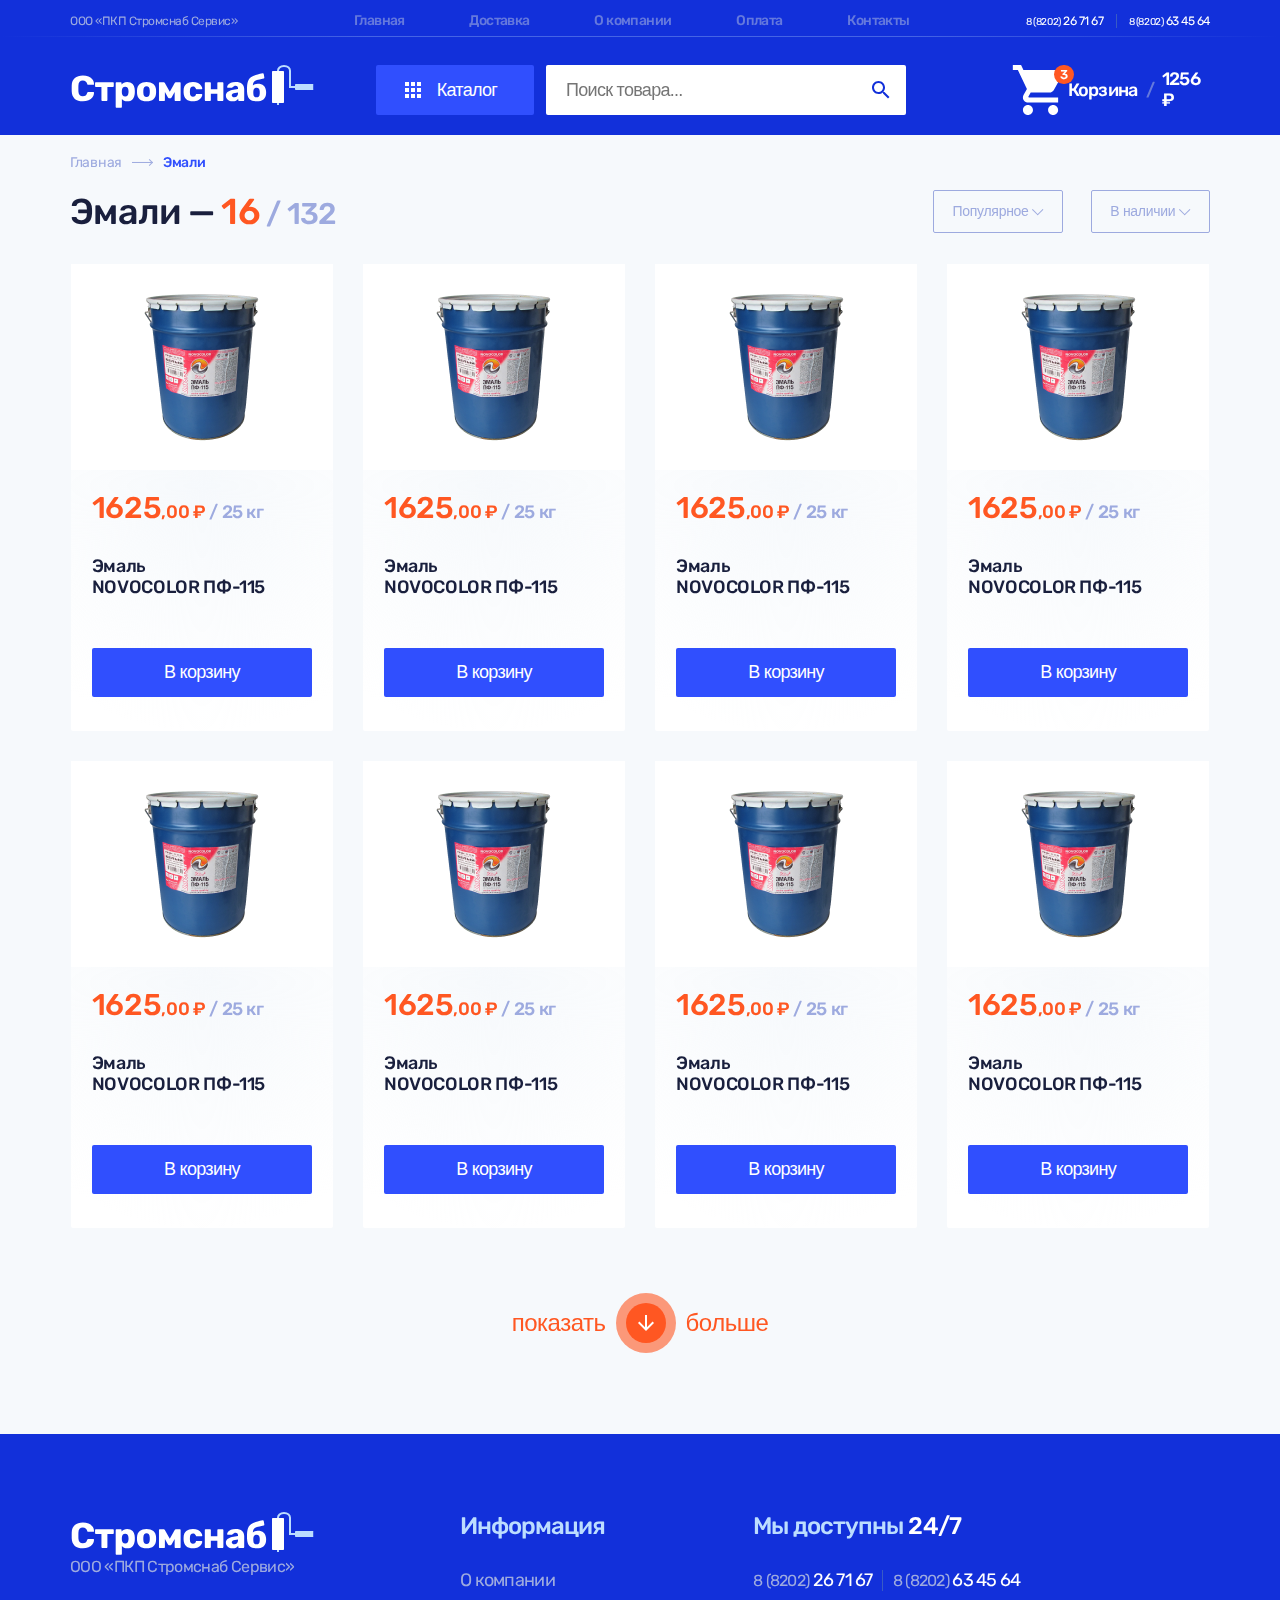
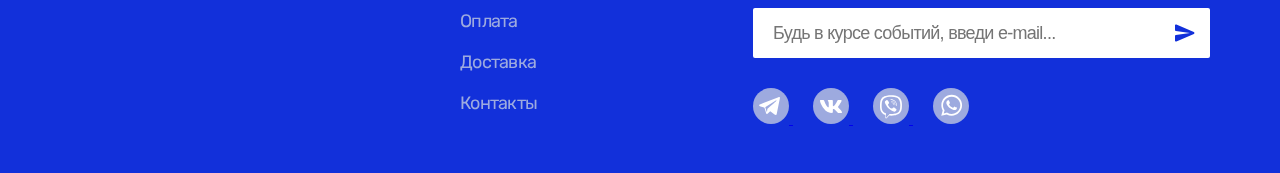
==== commit 41c6e1ba: "upd: адаптив" ====
--- a/catalog.html
+++ b/catalog.html
@@ -10,7 +10,7 @@
 
 <body>
     <div class="wrapper-main">
-        <div class="header">
+        <div class="header js-header">
             <div class="header-wrapper">
                 <div class="header-top_wrapper">
                     <div class="container">
@@ -19,11 +19,11 @@
                                 ООО «ПКП Стромснаб Сервис»
                             </span>
                             <div class="header-top_main">
-                                <a href="home.html">Главная</a>
-                                <a href="#">Доставка</a>
-                                <a href="#">О компании</a>
-                                <a href="#">Оплата</a>
-                                <a href="#">Контакты</a>
+                                <a href="index.html">Главная</a>
+                                <a href="delivery.html">Доставка</a>
+                                <a href="delivery.html">О компании</a>
+                                <a href="delivery.html">Оплата</a>
+                                <a href="delivery.html">Контакты</a>
                             </div>
                             <div class="header-top_phone">
                                 <a href="" class="header-top_phone-number">
@@ -41,7 +41,7 @@
                     <div class="container">
                         <div class="header-body">
                             <a class="header-body_img"><img src="img/logo-top.svg" alt=""></a>
-                            <button type="button" class="header-body_button">
+                            <button type="button" class="header-body_button js-button-menu">
                                 <img src="img/catalog.svg" alt="">
                                 Каталог
                             </button>
@@ -49,7 +49,7 @@
                                 <input type="text" name="q" placeholder="Поиск товара..." class="header-info_search-input">
                                 <input type="submit" value="" class="header-info_search-button">
                             </form>
-                            <a href="#" class="basket">
+                            <a href="basket.html" class="basket">
                                 <div class="basket-img">
                                     <img src="img/basket.svg" alt="">
                                     <span>3</span>
@@ -72,14 +72,79 @@
             </div>
         </div>
 
+        <div class="catalog-popup js-catalog-popup">
+            <div class="container">
+                <div class="catalog-menu">
+                    <div class="menu-items">
+                        <a href="catalog.html" class="menu-item js-menu-item active" data-menu="emali">Эмали</a>
+                        <a href="catalog.html" class="menu-item js-menu-item" data-menu="kraski">Краски</a>
+                        <a href="catalog.html" class="menu-item js-menu-item" data-menu="speczemali">Спецэмали</a>
+                        <a href="catalog.html" class="menu-item js-menu-item" data-menu="grunt-emali">Грунт-эмали</a>
+                        <a href="catalog.html" class="menu-item js-menu-item" data-menu="rastvoriteli">Растворители</a>
+                        <a href="catalog.html" class="menu-item js-menu-item" data-menu="germetiki-mezhplanetnyx-shvov">Герметики межпланетных швов</a>
+                        <a href="catalog.html" class="menu-item js-menu-item" data-menu="steklo">Стекло</a>
+                        <a href="catalog.html" class="menu-item js-menu-item" data-menu="laki">Лаки</a>
+                        <a href="catalog.html" class="menu-item js-menu-item" data-menu="prochee">Прочее</a>
+                    </div>
+                    <div class="menu-sections">
+                        <div class="menu-section js-menu-section active" data-section="emali">
+                            <a href="product.html">Эмаль</a>
+                            <a href="product.html">Эмаль</a>
+                            <a href="product.html">Эмаль</a>
+                        </div>
+                        <div class="menu-section js-menu-section" data-section="kraski">
+                            <a href="product.html">Краска</a>
+                            <a href="product.html">Краска</a>
+                            <a href="product.html">Краска</a>
+                        </div>
+                        <div class="menu-section js-menu-section" data-section="speczemali">
+                            <a href="product.html">Спецэмаль</a>
+                            <a href="product.html">Спецэмаль</a>
+                            <a href="product.html">Спецэмаль</a>
+                        </div>
+                        <div class="menu-section js-menu-section" data-section="grunt-emali">
+                            <a href="product.html">Грунт-эмаль</a>
+                            <a href="product.html">Грунт-эмаль</a>
+                            <a href="product.html">Грунт-эмаль</a>
+                        </div>
+                        <div class="menu-section js-menu-section" data-section="rastvoriteli">
+                            <a href="product.html">Растворитель</a>
+                            <a href="product.html">Растворитель</a>
+                            <a href="product.html">Растворитель</a>
+                        </div>
+                        <div class="menu-section js-menu-section" data-section="germetiki-mezhplanetnyx-shvov">
+                            <a href="product.html">Герметик межпланетных швов</a>
+                            <a href="product.html">Герметик межпланетных швов</a>
+                            <a href="product.html">Герметик межпланетных швов</a>
+                        </div>
+                        <div class="menu-section js-menu-section" data-section="steklo">
+                            <a href="product.html">Стекло</a>
+                            <a href="product.html">Стекло</a>
+                            <a href="product.html">Стекло</a>
+                        </div>
+                        <div class="menu-section js-menu-section" data-section="laki">
+                            <a href="product.html">Лак</a>
+                            <a href="product.html">Лак</a>
+                            <a href="product.html">Лак</a>
+                        </div>
+                        <div class="menu-section js-menu-section" data-section="prochee">
+                            <a href="product.html">Прочее</a>
+                            <a href="product.html">Прочее</a>
+                            <a href="product.html">Прочее</a>
+                        </div>
+                    </div>
+                </div>
+            </div>
+        </div>
+
         <div class="main">
             <div class="container">
                 <div class="nav">
-                    <a href="home.html">Главная</a>
+                    <a href="index.html">Главная</a>
                     <img src="img/strelka.svg" alt="">
                     <a href="catalog.html" class="nav-active">Эмали</a>
                 </div>
-                <div class="catalog-top">
+                <div class="catalog-top catalog-top-catalog">
                     <div class="catalog-top_title">
                         Эмали —<span class="catalog-top_title-big"> 16</span><span class="catalog-top_title-small"> / 132</span>
                     </div>
@@ -241,64 +306,82 @@
                         <img src="img/logo-top.svg" alt="">
                         ООО «ПКП Стромснаб Сервис»
                     </div>
-                    <div class="footer-info">
-                        Информация
-                        <a href="#" class="footer-info_categories">О компании</a>
-                        <a href="#" class="footer-info_categories">Оплата</a>
-                        <a href="#" class="footer-info_categories">Доставка</a>
-                        <a href="#" class="footer-info_categories">Контакты</a>
-                    </div> 
-                    <div class="footer-contacts">
-                        <div class="footer-contacts_time">
-                            Мы доступны <span> 24/7</span>
-                        </div>
-                        <div class="footer-contacts_phone">
-                            <a href="" class="footer-contacts_phone-number">
-                                <span>8 (8202)</span> 26 71 67
-                            </a>
-                            <a href="" class="footer-contacts_phone-number">
-                                <span>8 (8202)</span> 63 45 64
-                            </a>
-                        </div>
-                        <form class="footer-contacts_email">
-                            <input type="text" name="q" placeholder="Будь в курсе событий, введи e-mail..." class="footer-contacts_email-input">
-                            <input type="submit" value="" class="footer-contacts_email-button">
-                        </form>
-                        <div class="footer-contacts_social">
-                            <a href="#">
-                                <svg width="36" height="36" viewBox="0 0 36 36" fill="#9DAADF" xmlns="http://www.w3.org/2000/svg">
-                                    <rect width="36" height="36" rx="18"/>
-                                    <path fill-rule="evenodd" clip-rule="evenodd" d="M21.9413 26.8522C23.1994 27.3988 23.6712 26.2534 23.6712 26.2534L27 9.64532C26.9738 8.52596 25.4535 9.20278 25.4535 9.20278L6.81746 16.4656C6.81746 16.4656 5.92628 16.778 6.00491 17.3246C6.08355 17.8713 6.79125 18.1316 6.79125 18.1316L11.483 19.6935C11.483 19.6935 12.8984 24.3011 13.1868 25.1861C13.4489 26.0452 13.6848 26.0712 13.6848 26.0712C13.9469 26.1753 14.1828 25.9931 14.1828 25.9931L17.2233 23.2598L21.9413 26.8522ZM22.8142 12.5496C22.8142 12.5496 23.4694 12.1564 23.4432 12.5496C23.4432 12.5496 23.5481 12.602 23.2073 12.9689C22.8928 13.2835 15.4751 19.9411 14.479 20.8323C14.4004 20.8847 14.348 20.9633 14.348 21.0682L14.0597 23.532C14.0072 23.7941 13.6665 23.8203 13.5879 23.5844L12.3559 19.5479C12.3035 19.3907 12.3559 19.2072 12.5132 19.1023L22.8142 12.5496Z" fill="white"/>
-                                </svg>
-                            </a>
-                            <a href="#">
-                                <svg width="36" height="36" viewBox="0 0 36 36" fill="#9DAADF" xmlns="http://www.w3.org/2000/svg">
-                                    <rect width="36" height="36" rx="18"/>
-                                    <path fill-rule="evenodd" clip-rule="evenodd" d="M28.4952 12.8802C28.6482 12.3729 28.4952 12 27.7673 12H25.3605C24.7485 12 24.4666 12.3221 24.3136 12.6774C24.3136 12.6774 23.0895 15.6456 21.3556 17.5738C20.7946 18.1319 20.5397 18.3093 20.2337 18.3093C20.0807 18.3093 19.8593 18.1319 19.8593 17.6246V12.8802C19.8593 12.2713 19.6817 12 19.1716 12H15.3895C15.0071 12 14.7771 12.2826 14.7771 12.5504C14.7771 13.1278 15.6439 13.2608 15.7333 14.8845V18.4111C15.7333 19.1842 15.593 19.3245 15.287 19.3245C14.4711 19.3245 12.4865 16.3427 11.3092 12.931C11.0785 12.2679 10.8471 12 10.232 12H7.82519C7.13753 12 7 12.3221 7 12.6774C7 13.3116 7.81608 16.4576 10.7993 20.6183C12.7884 23.4595 15.5903 25 18.1401 25C19.6701 25 19.8593 24.6579 19.8593 24.0686V21.9211C19.8593 21.2368 20.0042 21.1003 20.4885 21.1003C20.8457 21.1003 21.4575 21.2779 22.8856 22.6479C24.5175 24.2713 24.7863 25 25.7044 25H28.1112C28.7988 25 29.1427 24.6579 28.9443 23.9827C28.7273 23.3098 27.9482 22.3338 26.9143 21.1765C26.3533 20.5167 25.5118 19.8063 25.257 19.4512C24.9 18.9945 25.0019 18.7916 25.257 18.3859C25.257 18.3859 28.1892 14.2759 28.4952 12.8804V12.8802Z" fill="white"/>
-                                </svg>
-                            </a>
-                            <a href="#">
-                                <svg width="36" height="36" viewBox="0 0 36 36" fill="#9DAADF" xmlns="http://www.w3.org/2000/svg">
-                                    <rect width="36" height="36" rx="18"/>
-                                    <path d="M26.517 9.46508C25.9417 8.9362 23.6128 7.24285 18.4214 7.21965C18.4214 7.21965 12.3021 6.8485 9.31902 9.5857C7.65814 11.2466 7.07358 13.6729 7.01327 16.6885C6.95296 19.6994 6.87409 25.3455 12.316 26.8765H12.3207L12.316 29.21C12.316 29.21 12.2835 30.1565 12.9052 30.3467C13.6568 30.5786 14.1022 29.8595 14.8213 29.0848C15.2156 28.658 15.7584 28.0363 16.1713 27.5584C19.892 27.8693 22.7545 27.1548 23.0792 27.0481C23.8308 26.8022 28.0851 26.2594 28.7763 20.6134C29.4908 14.8049 28.4284 11.126 26.517 9.46508ZM27.1479 20.2051C26.5634 24.9187 23.1164 25.2156 22.4808 25.4197C22.2117 25.5079 19.6972 26.1342 16.5332 25.9254C16.5332 25.9254 14.1764 28.7693 13.4434 29.507C13.3274 29.6229 13.1929 29.6693 13.1047 29.6461C12.9794 29.6137 12.9423 29.4652 12.947 29.2472C12.947 28.9317 12.9655 25.364 12.9655 25.364C12.9609 25.364 12.9609 25.364 12.9655 25.364C8.35868 24.0882 8.62776 19.2819 8.67879 16.7674C8.72982 14.2529 9.20303 12.1884 10.6087 10.8012C13.1279 8.51866 18.3286 8.85733 18.3286 8.85733C22.7174 8.87589 24.819 10.1981 25.3061 10.6388C26.9252 12.0306 27.751 15.3477 27.1479 20.2051Z" fill="white"/>
-                                    <path d="M20.5601 16.8556C20.407 16.8556 20.2771 16.7349 20.2678 16.5772C20.2168 15.5797 19.7482 15.0926 18.7925 15.0416C18.6301 15.0323 18.5049 14.8931 18.5142 14.7307C18.5234 14.5684 18.6626 14.4431 18.825 14.4524C20.0869 14.522 20.7921 15.2457 20.857 16.5447C20.8663 16.7071 20.741 16.8463 20.5787 16.8509C20.5694 16.8556 20.5647 16.8556 20.5601 16.8556Z" fill="white"/>
-                                    <path d="M22.0632 17.3566H22.0586C21.8962 17.3519 21.7663 17.2174 21.7709 17.055C21.7941 16.0529 21.5065 15.241 20.8941 14.573C20.2863 13.9049 19.4466 13.5431 18.3378 13.4642C18.1755 13.4503 18.0548 13.3111 18.0688 13.1487C18.0827 12.9863 18.2218 12.8657 18.3842 12.8796C19.6368 12.9724 20.625 13.4085 21.3302 14.1786C22.04 14.9534 22.3833 15.923 22.3601 17.0689C22.3555 17.2313 22.2209 17.3566 22.0632 17.3566Z" fill="white"/>
-                                    <path d="M23.6035 17.9597C23.4411 17.9597 23.3112 17.8298 23.3112 17.6674C23.2973 15.872 22.7823 14.5034 21.7338 13.4781C20.6992 12.4667 19.3863 11.9517 17.8414 11.9378C17.679 11.9378 17.5491 11.8033 17.5491 11.6409C17.5491 11.4785 17.6837 11.3486 17.8414 11.3486C19.544 11.3626 20.9915 11.9332 22.1374 13.0559C23.288 14.1786 23.8772 15.7282 23.8957 17.6581C23.9004 17.8251 23.7705 17.9597 23.6035 17.9597C23.6081 17.9597 23.6081 17.9597 23.6035 17.9597Z" fill="white"/>
-                                    <path d="M18.8621 20.488C18.8621 20.488 19.275 20.5251 19.4977 20.2514L19.9291 19.7086C20.1379 19.4395 20.6436 19.2679 21.1353 19.5416C21.4091 19.6947 21.9055 20.0009 22.2117 20.2282C22.5411 20.4694 23.2091 21.0262 23.2138 21.0308C23.5339 21.2999 23.6081 21.6942 23.39 22.1164C23.39 22.1164 23.39 22.121 23.39 22.1257C23.1674 22.52 22.8658 22.8912 22.49 23.2345C22.4854 23.2345 22.4854 23.2391 22.4807 23.2391C22.1699 23.4989 21.8637 23.6474 21.5668 23.6799C21.5297 23.6891 21.4879 23.6891 21.4323 23.6891C21.3024 23.6891 21.1725 23.6706 21.0426 23.6288L21.0333 23.6149C20.5693 23.485 19.7992 23.1602 18.5188 22.4504C17.6837 21.9911 16.9924 21.5226 16.4032 21.054C16.0924 20.8081 15.7769 20.5344 15.4522 20.2096C15.4429 20.2004 15.429 20.1864 15.4197 20.1772C15.4104 20.1679 15.3965 20.154 15.3872 20.1447C15.3779 20.1354 15.364 20.1215 15.3547 20.1122C15.3455 20.1029 15.3315 20.089 15.3223 20.0797C15.0022 19.755 14.7238 19.4395 14.4779 19.1287C14.0093 18.5441 13.5408 17.8482 13.0815 17.0131C12.3717 15.7281 12.0469 14.9579 11.917 14.4986L11.9031 14.4894C11.8613 14.3595 11.8428 14.2296 11.8428 14.0997C11.8428 14.044 11.8428 14.0022 11.8521 13.9651C11.8892 13.6636 12.0376 13.362 12.2928 13.0512C12.2928 13.0465 12.2974 13.0465 12.2974 13.0419C12.6407 12.6615 13.0119 12.3645 13.4062 12.1419C13.4062 12.1419 13.4109 12.1419 13.4155 12.1419C13.833 11.9238 14.2274 11.998 14.5011 12.3182C14.5011 12.3182 15.0625 12.9909 15.3037 13.3202C15.531 13.6311 15.8372 14.1228 15.9903 14.3966C16.264 14.8883 16.0924 15.394 15.8233 15.6028L15.2805 16.0343C15.0068 16.2569 15.0439 16.6698 15.0439 16.6698C15.0439 16.6698 15.8465 19.7225 18.8621 20.488Z" fill="white"/>
-                                </svg>
-                            </a>
-                            <a href="#">
-                                <svg width="36" height="36" viewBox="0 0 36 36" fill="#9DAADF" xmlns="http://www.w3.org/2000/svg">
-                                    <rect width="36" height="36" rx="18"/>
-                                    <path d="M26.063 9.90862C24.1333 7.92213 21.4657 6.84375 18.7414 6.84375C12.9522 6.84375 8.29815 11.5546 8.35491 17.287C8.35491 19.1032 8.86572 20.8627 9.71707 22.4519L8.24139 27.8438L13.7468 26.4248C15.2792 27.2762 16.9819 27.6735 18.6846 27.6735C24.4171 27.6735 29.0711 22.9627 29.0711 17.2302C29.0711 14.4492 27.9927 11.8383 26.063 9.90862ZM18.7414 25.914C17.209 25.914 15.6765 25.5167 14.3711 24.7221L14.0306 24.5519L10.7387 25.4032L11.59 22.1681L11.363 21.8275C8.86572 17.7978 10.0576 12.4627 14.1441 9.96537C18.2306 7.46807 23.509 8.65997 26.0063 12.7465C28.5036 16.8329 27.3117 22.1113 23.2252 24.6086C21.9198 25.46 20.3306 25.914 18.7414 25.914ZM23.736 19.614L23.1117 19.3302C23.1117 19.3302 22.2036 18.9329 21.636 18.6492C21.5792 18.6492 21.5225 18.5924 21.4657 18.5924C21.2954 18.5924 21.1819 18.6492 21.0684 18.7059C21.0684 18.7059 21.0117 18.7627 20.2171 19.6708C20.1603 19.7843 20.0468 19.841 19.9333 19.841H19.8765C19.8198 19.841 19.7063 19.7843 19.6495 19.7275L19.3657 19.614C18.7414 19.3302 18.1738 18.9897 17.7198 18.5356C17.6063 18.4221 17.436 18.3086 17.3225 18.1951C16.9252 17.7978 16.5279 17.3438 16.2441 16.8329L16.1873 16.7194C16.1306 16.6627 16.1306 16.6059 16.0738 16.4924C16.0738 16.3789 16.0738 16.2654 16.1306 16.2086C16.1306 16.2086 16.3576 15.9248 16.5279 15.7546C16.6414 15.641 16.6982 15.4708 16.8117 15.3573C16.9252 15.187 16.9819 14.96 16.9252 14.7897C16.8684 14.5059 16.1873 12.9735 16.0171 12.6329C15.9036 12.4627 15.79 12.4059 15.6198 12.3492H15.4495C15.336 12.3492 15.1657 12.3492 14.9954 12.3492C14.8819 12.3492 14.7684 12.4059 14.6549 12.4059L14.5982 12.4627C14.4846 12.5194 14.3711 12.6329 14.2576 12.6897C14.1441 12.8032 14.0873 12.9167 13.9738 13.0302C13.5765 13.541 13.3495 14.1654 13.3495 14.7897C13.3495 15.2438 13.463 15.6978 13.6333 16.0951L13.69 16.2654C14.2009 17.3438 14.8819 18.3086 15.79 19.16L16.0171 19.387C16.1873 19.5573 16.3576 19.6708 16.4711 19.841C17.663 20.8627 19.0252 21.6005 20.5576 21.9978C20.7279 22.0546 20.9549 22.0546 21.1252 22.1113C21.2954 22.1113 21.5225 22.1113 21.6927 22.1113C21.9765 22.1113 22.3171 21.9978 22.5441 21.8843C22.7144 21.7708 22.8279 21.7708 22.9414 21.6573L23.0549 21.5437C23.1684 21.4302 23.2819 21.3735 23.3954 21.26C23.509 21.1465 23.6225 21.0329 23.6792 20.9194C23.7927 20.6924 23.8495 20.4086 23.9063 20.1248C23.9063 20.0113 23.9063 19.841 23.9063 19.7275C23.9063 19.7275 23.8495 19.6708 23.736 19.614Z" fill="white"/>
-                                </svg>
-                            </a>
-                        </div>
-                    </div>
+                    <div class="footer-wrap">
+                        <div class="footer-info">
+                            Информация
+                            <a href="delivery.html" class="footer-info_categories">О компании</a>
+                            <a href="delivery.html" class="footer-info_categories">Оплата</a>
+                            <a href="delivery.html" class="footer-info_categories">Доставка</a>
+                            <a href="delivery.html" class="footer-info_categories">Контакты</a>
+                        </div> 
+                        <div class="footer-contacts">
+                            <div class="footer-contacts_time">
+                                Мы доступны <span> 24/7</span>
+                            </div>
+                            <div class="footer-contacts_phone">
+                                <a href="" class="footer-contacts_phone-number">
+                                    <span>8 (8202)</span> 26 71 67
+                                </a>
+                                <a href="" class="footer-contacts_phone-number">
+                                    <span>8 (8202)</span> 63 45 64
+                                </a>
+                            </div>
+                            <form class="footer-contacts_email">
+                                <input type="text" name="q" placeholder="Будь в курсе событий, введи e-mail..." class="footer-contacts_email-input">
+                                <input type="submit" value="" class="footer-contacts_email-button">
+                            </form>
+                            <div class="footer-contacts_social">
+                                <a href="#">
+                                    <svg width="36" height="36" viewBox="0 0 36 36" fill="#9DAADF" xmlns="http://www.w3.org/2000/svg">
+                                        <rect width="36" height="36" rx="18"/>
+                                        <path fill-rule="evenodd" clip-rule="evenodd" d="M21.9413 26.8522C23.1994 27.3988 23.6712 26.2534 23.6712 26.2534L27 9.64532C26.9738 8.52596 25.4535 9.20278 25.4535 9.20278L6.81746 16.4656C6.81746 16.4656 5.92628 16.778 6.00491 17.3246C6.08355 17.8713 6.79125 18.1316 6.79125 18.1316L11.483 19.6935C11.483 19.6935 12.8984 24.3011 13.1868 25.1861C13.4489 26.0452 13.6848 26.0712 13.6848 26.0712C13.9469 26.1753 14.1828 25.9931 14.1828 25.9931L17.2233 23.2598L21.9413 26.8522ZM22.8142 12.5496C22.8142 12.5496 23.4694 12.1564 23.4432 12.5496C23.4432 12.5496 23.5481 12.602 23.2073 12.9689C22.8928 13.2835 15.4751 19.9411 14.479 20.8323C14.4004 20.8847 14.348 20.9633 14.348 21.0682L14.0597 23.532C14.0072 23.7941 13.6665 23.8203 13.5879 23.5844L12.3559 19.5479C12.3035 19.3907 12.3559 19.2072 12.5132 19.1023L22.8142 12.5496Z" fill="white"/>
+                                    </svg>
+                                </a>
+                                <a href="#">
+                                    <svg width="36" height="36" viewBox="0 0 36 36" fill="#9DAADF" xmlns="http://www.w3.org/2000/svg">
+                                        <rect width="36" height="36" rx="18"/>
+                                        <path fill-rule="evenodd" clip-rule="evenodd" d="M28.4952 12.8802C28.6482 12.3729 28.4952 12 27.7673 12H25.3605C24.7485 12 24.4666 12.3221 24.3136 12.6774C24.3136 12.6774 23.0895 15.6456 21.3556 17.5738C20.7946 18.1319 20.5397 18.3093 20.2337 18.3093C20.0807 18.3093 19.8593 18.1319 19.8593 17.6246V12.8802C19.8593 12.2713 19.6817 12 19.1716 12H15.3895C15.0071 12 14.7771 12.2826 14.7771 12.5504C14.7771 13.1278 15.6439 13.2608 15.7333 14.8845V18.4111C15.7333 19.1842 15.593 19.3245 15.287 19.3245C14.4711 19.3245 12.4865 16.3427 11.3092 12.931C11.0785 12.2679 10.8471 12 10.232 12H7.82519C7.13753 12 7 12.3221 7 12.6774C7 13.3116 7.81608 16.4576 10.7993 20.6183C12.7884 23.4595 15.5903 25 18.1401 25C19.6701 25 19.8593 24.6579 19.8593 24.0686V21.9211C19.8593 21.2368 20.0042 21.1003 20.4885 21.1003C20.8457 21.1003 21.4575 21.2779 22.8856 22.6479C24.5175 24.2713 24.7863 25 25.7044 25H28.1112C28.7988 25 29.1427 24.6579 28.9443 23.9827C28.7273 23.3098 27.9482 22.3338 26.9143 21.1765C26.3533 20.5167 25.5118 19.8063 25.257 19.4512C24.9 18.9945 25.0019 18.7916 25.257 18.3859C25.257 18.3859 28.1892 14.2759 28.4952 12.8804V12.8802Z" fill="white"/>
+                                    </svg>
+                                </a>
+                                <a href="#">
+                                    <svg width="36" height="36" viewBox="0 0 36 36" fill="#9DAADF" xmlns="http://www.w3.org/2000/svg">
+                                        <rect width="36" height="36" rx="18"/>
+                                        <path d="M26.517 9.46508C25.9417 8.9362 23.6128 7.24285 18.4214 7.21965C18.4214 7.21965 12.3021 6.8485 9.31902 9.5857C7.65814 11.2466 7.07358 13.6729 7.01327 16.6885C6.95296 19.6994 6.87409 25.3455 12.316 26.8765H12.3207L12.316 29.21C12.316 29.21 12.2835 30.1565 12.9052 30.3467C13.6568 30.5786 14.1022 29.8595 14.8213 29.0848C15.2156 28.658 15.7584 28.0363 16.1713 27.5584C19.892 27.8693 22.7545 27.1548 23.0792 27.0481C23.8308 26.8022 28.0851 26.2594 28.7763 20.6134C29.4908 14.8049 28.4284 11.126 26.517 9.46508ZM27.1479 20.2051C26.5634 24.9187 23.1164 25.2156 22.4808 25.4197C22.2117 25.5079 19.6972 26.1342 16.5332 25.9254C16.5332 25.9254 14.1764 28.7693 13.4434 29.507C13.3274 29.6229 13.1929 29.6693 13.1047 29.6461C12.9794 29.6137 12.9423 29.4652 12.947 29.2472C12.947 28.9317 12.9655 25.364 12.9655 25.364C12.9609 25.364 12.9609 25.364 12.9655 25.364C8.35868 24.0882 8.62776 19.2819 8.67879 16.7674C8.72982 14.2529 9.20303 12.1884 10.6087 10.8012C13.1279 8.51866 18.3286 8.85733 18.3286 8.85733C22.7174 8.87589 24.819 10.1981 25.3061 10.6388C26.9252 12.0306 27.751 15.3477 27.1479 20.2051Z" fill="white"/>
+                                        <path d="M20.5601 16.8556C20.407 16.8556 20.2771 16.7349 20.2678 16.5772C20.2168 15.5797 19.7482 15.0926 18.7925 15.0416C18.6301 15.0323 18.5049 14.8931 18.5142 14.7307C18.5234 14.5684 18.6626 14.4431 18.825 14.4524C20.0869 14.522 20.7921 15.2457 20.857 16.5447C20.8663 16.7071 20.741 16.8463 20.5787 16.8509C20.5694 16.8556 20.5647 16.8556 20.5601 16.8556Z" fill="white"/>
+                                        <path d="M22.0632 17.3566H22.0586C21.8962 17.3519 21.7663 17.2174 21.7709 17.055C21.7941 16.0529 21.5065 15.241 20.8941 14.573C20.2863 13.9049 19.4466 13.5431 18.3378 13.4642C18.1755 13.4503 18.0548 13.3111 18.0688 13.1487C18.0827 12.9863 18.2218 12.8657 18.3842 12.8796C19.6368 12.9724 20.625 13.4085 21.3302 14.1786C22.04 14.9534 22.3833 15.923 22.3601 17.0689C22.3555 17.2313 22.2209 17.3566 22.0632 17.3566Z" fill="white"/>
+                                        <path d="M23.6035 17.9597C23.4411 17.9597 23.3112 17.8298 23.3112 17.6674C23.2973 15.872 22.7823 14.5034 21.7338 13.4781C20.6992 12.4667 19.3863 11.9517 17.8414 11.9378C17.679 11.9378 17.5491 11.8033 17.5491 11.6409C17.5491 11.4785 17.6837 11.3486 17.8414 11.3486C19.544 11.3626 20.9915 11.9332 22.1374 13.0559C23.288 14.1786 23.8772 15.7282 23.8957 17.6581C23.9004 17.8251 23.7705 17.9597 23.6035 17.9597C23.6081 17.9597 23.6081 17.9597 23.6035 17.9597Z" fill="white"/>
+                                        <path d="M18.8621 20.488C18.8621 20.488 19.275 20.5251 19.4977 20.2514L19.9291 19.7086C20.1379 19.4395 20.6436 19.2679 21.1353 19.5416C21.4091 19.6947 21.9055 20.0009 22.2117 20.2282C22.5411 20.4694 23.2091 21.0262 23.2138 21.0308C23.5339 21.2999 23.6081 21.6942 23.39 22.1164C23.39 22.1164 23.39 22.121 23.39 22.1257C23.1674 22.52 22.8658 22.8912 22.49 23.2345C22.4854 23.2345 22.4854 23.2391 22.4807 23.2391C22.1699 23.4989 21.8637 23.6474 21.5668 23.6799C21.5297 23.6891 21.4879 23.6891 21.4323 23.6891C21.3024 23.6891 21.1725 23.6706 21.0426 23.6288L21.0333 23.6149C20.5693 23.485 19.7992 23.1602 18.5188 22.4504C17.6837 21.9911 16.9924 21.5226 16.4032 21.054C16.0924 20.8081 15.7769 20.5344 15.4522 20.2096C15.4429 20.2004 15.429 20.1864 15.4197 20.1772C15.4104 20.1679 15.3965 20.154 15.3872 20.1447C15.3779 20.1354 15.364 20.1215 15.3547 20.1122C15.3455 20.1029 15.3315 20.089 15.3223 20.0797C15.0022 19.755 14.7238 19.4395 14.4779 19.1287C14.0093 18.5441 13.5408 17.8482 13.0815 17.0131C12.3717 15.7281 12.0469 14.9579 11.917 14.4986L11.9031 14.4894C11.8613 14.3595 11.8428 14.2296 11.8428 14.0997C11.8428 14.044 11.8428 14.0022 11.8521 13.9651C11.8892 13.6636 12.0376 13.362 12.2928 13.0512C12.2928 13.0465 12.2974 13.0465 12.2974 13.0419C12.6407 12.6615 13.0119 12.3645 13.4062 12.1419C13.4062 12.1419 13.4109 12.1419 13.4155 12.1419C13.833 11.9238 14.2274 11.998 14.5011 12.3182C14.5011 12.3182 15.0625 12.9909 15.3037 13.3202C15.531 13.6311 15.8372 14.1228 15.9903 14.3966C16.264 14.8883 16.0924 15.394 15.8233 15.6028L15.2805 16.0343C15.0068 16.2569 15.0439 16.6698 15.0439 16.6698C15.0439 16.6698 15.8465 19.7225 18.8621 20.488Z" fill="white"/>
+                                    </svg>
+                                </a>
+                                <a href="#">
+                                    <svg width="36" height="36" viewBox="0 0 36 36" fill="#9DAADF" xmlns="http://www.w3.org/2000/svg">
+                                        <rect width="36" height="36" rx="18"/>
+                                        <path d="M26.063 9.90862C24.1333 7.92213 21.4657 6.84375 18.7414 6.84375C12.9522 6.84375 8.29815 11.5546 8.35491 17.287C8.35491 19.1032 8.86572 20.8627 9.71707 22.4519L8.24139 27.8438L13.7468 26.4248C15.2792 27.2762 16.9819 27.6735 18.6846 27.6735C24.4171 27.6735 29.0711 22.9627 29.0711 17.2302C29.0711 14.4492 27.9927 11.8383 26.063 9.90862ZM18.7414 25.914C17.209 25.914 15.6765 25.5167 14.3711 24.7221L14.0306 24.5519L10.7387 25.4032L11.59 22.1681L11.363 21.8275C8.86572 17.7978 10.0576 12.4627 14.1441 9.96537C18.2306 7.46807 23.509 8.65997 26.0063 12.7465C28.5036 16.8329 27.3117 22.1113 23.2252 24.6086C21.9198 25.46 20.3306 25.914 18.7414 25.914ZM23.736 19.614L23.1117 19.3302C23.1117 19.3302 22.2036 18.9329 21.636 18.6492C21.5792 18.6492 21.5225 18.5924 21.4657 18.5924C21.2954 18.5924 21.1819 18.6492 21.0684 18.7059C21.0684 18.7059 21.0117 18.7627 20.2171 19.6708C20.1603 19.7843 20.0468 19.841 19.9333 19.841H19.8765C19.8198 19.841 19.7063 19.7843 19.6495 19.7275L19.3657 19.614C18.7414 19.3302 18.1738 18.9897 17.7198 18.5356C17.6063 18.4221 17.436 18.3086 17.3225 18.1951C16.9252 17.7978 16.5279 17.3438 16.2441 16.8329L16.1873 16.7194C16.1306 16.6627 16.1306 16.6059 16.0738 16.4924C16.0738 16.3789 16.0738 16.2654 16.1306 16.2086C16.1306 16.2086 16.3576 15.9248 16.5279 15.7546C16.6414 15.641 16.6982 15.4708 16.8117 15.3573C16.9252 15.187 16.9819 14.96 16.9252 14.7897C16.8684 14.5059 16.1873 12.9735 16.0171 12.6329C15.9036 12.4627 15.79 12.4059 15.6198 12.3492H15.4495C15.336 12.3492 15.1657 12.3492 14.9954 12.3492C14.8819 12.3492 14.7684 12.4059 14.6549 12.4059L14.5982 12.4627C14.4846 12.5194 14.3711 12.6329 14.2576 12.6897C14.1441 12.8032 14.0873 12.9167 13.9738 13.0302C13.5765 13.541 13.3495 14.1654 13.3495 14.7897C13.3495 15.2438 13.463 15.6978 13.6333 16.0951L13.69 16.2654C14.2009 17.3438 14.8819 18.3086 15.79 19.16L16.0171 19.387C16.1873 19.5573 16.3576 19.6708 16.4711 19.841C17.663 20.8627 19.0252 21.6005 20.5576 21.9978C20.7279 22.0546 20.9549 22.0546 21.1252 22.1113C21.2954 22.1113 21.5225 22.1113 21.6927 22.1113C21.9765 22.1113 22.3171 21.9978 22.5441 21.8843C22.7144 21.7708 22.8279 21.7708 22.9414 21.6573L23.0549 21.5437C23.1684 21.4302 23.2819 21.3735 23.3954 21.26C23.509 21.1465 23.6225 21.0329 23.6792 20.9194C23.7927 20.6924 23.8495 20.4086 23.9063 20.1248C23.9063 20.0113 23.9063 19.841 23.9063 19.7275C23.9063 19.7275 23.8495 19.6708 23.736 19.614Z" fill="white"/>
+                                    </svg>
+                                </a>
+                            </div>
+                        </div>
+                    </div>
+                    
                 </div>
             </div>
         </div>
+
+        <div class="background js-background"></div>
     </div>
+
+    <script src="js/jquery-3.5.1.min.js"></script>
+    <script>
+        $(document).ready(function () {
+        
+            $(document).on('click', '.js-button-menu', function () {
+                $('.js-catalog-popup').toggleClass('active')
+                $('.js-header').toggleClass('header-home')
+                $('.js-background').toggleClass('active')
+            })
+            
+        })
+    </script>
 
 </body>
 </html>--- a/style.css
+++ b/style.css
@@ -30,6 +30,7 @@
 .header {
     background: #1230DA;
     position: relative;
+    z-index: 2;
 }
 
 .header-wrapper {
@@ -136,6 +137,10 @@
     margin-right: 49.78px;
 }
 
+.header-body_catalog {
+    margin-right: 30px;
+}
+
 .header-body_button {
     padding: 14px 37px 14px 29px;
     font-style: normal;
@@ -148,7 +153,6 @@
     align-items: center;
     background: #304FFE;
     border-radius: 2px;
-    margin-right: 30px;
 }
 
 .header-body_button:hover {
@@ -158,6 +162,50 @@
 .header-body_button img {
     margin-right: 16px;
 }
+
+.catalog-menu {
+    display: flex;
+    flex-direction: column;
+}
+
+.catalog-menu ul {
+    width: 293px;
+    padding: 50px 30px 50px 68px;
+}
+
+.catalog-menu ul > li {
+    position: relative;
+}
+
+.catalog-menu ul li {
+    display: flex;
+}
+
+.catalog-menu ul li ul {
+    display: none;
+}
+
+.catalog-menu ul li ul:nth-child(1) {
+    margin-top: -49px;
+}
+
+.catalog-menu ul li ul:nth-child(2) {
+    margin-top: -67px;
+}
+
+.catalog-menu ul li ul:nth-child(3) {
+    margin-top: -85px;
+}
+
+.catalog-menu ul li:hover ul {
+    display: flex;
+    flex-direction: column;
+    position: absolute;
+    margin-left: 293px;
+    padding: 49px 67px;
+    background: #ffffff;
+}
+
 
 .header-info_search {
     height: 50px;
@@ -247,6 +295,7 @@
 .slider {
     position: relative;
     margin-bottom: 106px;
+    z-index: 3;
 }
 
 .button-scroll {
@@ -1022,10 +1071,1505 @@
     margin: 0 10px;
 }
 
-
-@media (max-width: 1153px) and (min-width: 1024px) {
+.basket-wrapper {
+    display: flex;
+    justify-content: space-between;
+    margin-bottom: 91px;
+    align-items: flex-start;
+}
+
+.basket-catalog_card {
+    display: flex;
+    background: radial-gradient(60.67% 1920.2% at 4.01% -5.75%, #F6F9FC 0%, rgba(255, 255, 255, 0) 100%), #FFFFFF;
+    border-radius: 2px;
+    max-width: 734px;
+    margin-bottom: 30px;
+}
+
+.basket-catalog_card:last-child {
+    margin-bottom: 0;
+}
+
+.basket-catalog-img {
+    width: 160px;
+    height: 160px;
+    padding: 25px 37px;
+    background: #FFFFFF;
+    margin-right: 35px;
+}
+
+.basket-catalog_card-info {
+    display: flex;
+    flex-direction: column;
+    font-style: normal;
+    font-weight: normal;
+    font-size: 14px;
+    line-height: 17px;
+    letter-spacing: -0.02em;
+    color: #9DAADF;
+    margin-right: 112px;
+}
+
+.basket-catalog_card-info_parameters {
+    display: flex;
+    margin-top: 30px;
+}
+
+.basket-catalog_card-info_parameters-weight {
+    padding: 4px 14px;
+    background: #9DAADF;
+    border-radius: 2px;
+    font-style: normal;
+    font-weight: normal;
+    font-size: 18px;
+    line-height: 21px;
+    letter-spacing: -0.02em;
+    color: #FFFFFF;
+    max-height: 30px;
+    margin-right: 10px;
+}
+
+.basket-catalog_card-info_parameters-color {
+    background: #C8CCDE;
+    border: 1px solid #C8CCDE;
+    border-radius: 2px;
+    width: 30px;
+    height: 30px;
+    margin-right: 10px;
+}
+
+.basket-catalog_card-info_title {
+    font-style: normal;
+    font-weight: 500;
+    font-size: 18px;
+    line-height: 21px;
+    letter-spacing: -0.02em;
+    color: #191F3D;
+    margin-top: 40px;
+}
+
+.basket-catalog-wrap {
+    display: flex;
+}
+
+.basket-catalog_card-info_parameters-form {
+    display: flex;
+}
+
+.basket-catalog_card-info_parameters-form > button {
+    height: 30px;
+    width: 30px;
+    border: 1px solid #9DAADF;
+    border-radius: 2px 0 0 2px;
+    background: none;
+    display: flex;
+    align-items: center;
+    justify-content: center;
+}
+
+.basket-catalog_card-info_parameters-form > input {
+    font-style: normal;
+    font-weight: normal;
+    font-size: 18px;
+    line-height: 21px;
+    letter-spacing: -0.02em;
+    color: #9DAADF;
+    max-width: 37px;
+    text-align: center;
+    border-top: 1px solid #9DAADF;
+    border-bottom: 1px solid #9DAADF;
+    background: none;
+}
+
+.basket-catalog_card-info_parameters-form > button:last-child {
+    border-radius: 0 2px 2px 0;
+}
+
+.basket-catalog_card-info_parameters-form > button:hover {
+    background: #FF5722;
+    border: 1px solid #FF5722;
+    cursor: pointer;
+}
+
+.basket-catalog_card-info_parameters-form > button:hover svg {
+    fill: #FFFFFF;
+}
+
+.basket-catalog_card-price {
+    display: flex;
+    flex-direction: column;
+}
+
+.basket-catalog_card-delete {
+    width: 20px;
+    height: 20px;    
+    background: none;
+    border-radius: 50%;
+}
+
+.basket-catalog_card-delete:hover {
+    cursor: pointer;
+}
+
+.basket-catalog_card-price_top {
+    font-style: normal;
+    font-weight: 500;
+    font-size: 30px;
+    line-height: 36px;
+    letter-spacing: -0.02em;
+    color: #FF5722;
+    margin-top: 34px;
+    margin-bottom: 37px;
+}
+
+.basket-catalog_card-price_top > span {
+    font-size: 18px;
+    line-height: 21px;
+}
+
+.basket-catalog_card-delete {
+    margin: 10px 10px 0 0;
+}
+
+.basket-info {
+    width: 360px;
+    padding: 40px 29px 50px 29px;
+    background: #FFFFFF;
+    border-radius: 2px;
+    font-style: normal;
+    font-weight: 500;
+    font-size: 24px;
+    line-height: 23px;
+    letter-spacing: -0.02em;
+    color: #191F3D;
+}
+
+.basket-info_title {
+    margin-bottom: 30px;
+}
+
+.basket-info_title > span {
+    color: #304FFE;
+}
+
+.basket-info_delivery {
+    display: flex;
+    justify-content: space-between;
+    margin-bottom: 30px;
+}
+
+.delivery-card__info { 
+    display: flex;
+    flex-direction: column;
+    background-color: #F6F9FC;
+    border-radius: 2px;
+    padding: 13px 0 13px;
+    text-align: center;
+    border: 4px solid #f6f9fc;
+    align-items: center;
+}
+
+.delivery-card__info .delivery-card__info-check {
+    width: 20px;
+    height: 20px;
+    background-image: url('img/basket-no-checked.svg');
+    background-repeat: no-repeat;
+    margin-bottom: 2px;
+}
+
+.delivery-card__info-title {
+    font-style: normal;
+    font-weight: 500;
+    font-size: 18px;
+    line-height: 21px;
+    letter-spacing: -0.02em;
+    color: #191F3D;
+}
+
+.delivery-card {
+    width: 48%;
+}
+
+.delivery-card > input {
+    display: none;
+}
+
+.delivery-card:hover .delivery-card__info {
+    background-color: #FFFFFF;
+    border: 4px solid #FF5722;
+    box-shadow: 0px 4px 10px rgba(0, 0, 0, 0.2);
+    border-radius: 2px;
+    cursor: pointer;
+}
+
+.delivery-card input:checked ~ .delivery-card__info .delivery-card__info-check {
+    background-image: url('img/basket-checked.svg');
+    background-repeat: no-repeat;
+    border: none;
+}
+
+.delivery-card input:checked ~ .delivery-card__info {
+    border-color: #ff5722;
+    background-color: #FFFFFF;
+}
+
+.basket-info_price {
+    display: flex;
+    align-items: baseline;
+    margin-bottom: 30px;
+}
+
+.basket-info_price-top {
+    font-style: normal;
+    font-weight: 500;
+    font-size: 30px;
+    line-height: 36px;
+    letter-spacing: -0.02em;
+    color: #FF5722;
+    margin-left: 14px;
+}
+
+.basket-info_price-top span {
+    font-size: 18px;
+    line-height: 21px;
+}
+
+.basket-info_button {
+    font-style: normal;
+    font-weight: 500;
+    font-size: 18px;
+    line-height: 21px;
+    text-align: center;
+    letter-spacing: -0.04em;
+    color: #FFFFFF;
+    background: #304FFE;
+    border-radius: 2px;
+    padding: 14px 0;
+    width: 100%;
+}
+
+.basket-info_button:hover {
+    cursor: pointer;
+    background: #FF5722;
+}
+
+.checkout-body_form {
+    margin-bottom: 135px;
+    display: flex;
+    justify-content: space-between;
+    align-items: flex-start;
+}
+
+
+
+.checkout-body {
+    max-width: 655px;
+}
+
+.checkout-body_top {
+    display: flex;
+    flex-direction: column;
+    font-style: normal;
+    font-weight: normal;
+    font-size: 24px;
+    line-height: 28px;
+    letter-spacing: -0.02em;
+    color: #72799C;
+    margin-bottom: 61px;
+}
+
+.checkout-body_top > div > span {
+    color: #304FFE;
+    font-weight: 600;
+}
+
+.checkout-data_title {
+    font-style: normal;
+    font-weight: 500;
+    font-size: 24px;
+    line-height: 28px;
+    letter-spacing: -0.02em;
+    color: #191F3D;
+    margin-bottom: 10px;
+}
+
+.checkout-delivery {
+    margin-bottom: 80px;
+}
+
+.checkout-data_title > span {
+    color: #304FFE;
+}
+
+.checkout-data {
+    display: flex;
+    flex-direction: column;
+    margin-bottom: 80px;
+}
+
+.checkout-data > input {
+    width: 653px;
+    margin-bottom: 10px;
+    padding: 14px 20px;
+    font-style: normal;
+    font-weight: 500;
+    font-size: 18px;
+    line-height: 21px;
+    letter-spacing: -0.04em;
+    color: #72799C;
+}
+
+.checkout-data > input:last-child {
+    margin-bottom: 0;
+}
+
+.checkout-data > input::placeholder {
+    font-style: normal;
+    font-weight: 500;
+    font-size: 18px;
+    line-height: 21px;
+    letter-spacing: -0.04em;
+    color: #C4C4C4;
+}
+
+.checkout-delivery_way {
+    display: flex;
+    justify-content: space-between;
+    margin-bottom: 43px;
+}
+
+.checkout-delivery_way  .delivery-card input:checked ~ .delivery-card__info::before {
+    /* left: 18px;
+    top: 50px;
+    width: 0;
+    height: 0; */
+    /* clear: both; */
+    content: '';
+    position: absolute;
+    border-left: 14px solid transparent;
+    border-right: 14px solid transparent;
+    border-top: 13px solid #ff5722;
+    bottom: -16px;
+}
+
+.checkout-delivery_way  .delivery-card input:checked ~ .delivery-card__info::after {
+    /* left: 18px;
+    top: 50px;
+    width: 0;
+    height: 0; */
+    /* clear: both; */
+    content: '';
+    position: absolute;
+    border-left: 10px solid transparent;
+    border-right: 10px solid transparent;
+    border-top: 10px solid #ffffff;
+    bottom: -10px;
+}
+
+.checkout-delivery_way-text {
+    font-style: normal;
+    font-weight: normal;
+    font-size: 14px;
+    line-height: 100%;
+    text-align: center;
+    letter-spacing: -0.02em;
+    color: #9DAADF;
+}
+
+.checkout-data_adress {
+    display: flex;
+    justify-content: space-between;
+}
+
+.checkout-data_adress > input {
+    width: 206px;
+    margin-bottom: 10px;
+    padding: 14px 20px;
+    font-style: normal;
+    font-weight: 500;
+    font-size: 18px;
+    line-height: 21px;
+    letter-spacing: -0.04em;
+    color: #72799C;
+}
+
+.checkout-data_adress > input::placeholder {
+    font-style: normal;
+    font-weight: 500;
+    font-size: 18px;
+    line-height: 21px;
+    letter-spacing: -0.04em;
+    color: #C4C4C4;
+}   
+
+.checkout-payment_info {
+    display: flex;
+    flex-direction: column;
+    font-style: normal;
+    font-weight: normal;
+    font-size: 18px;
+    line-height: 160%;
+    letter-spacing: -0.02em;
+    color: #1230DA;
+}
+
+.result-wrapper {
+    background: radial-gradient(101.25% 57.51% at 50% 69.56%, #F6F9FC 0%, rgba(255, 255, 255, 0) 100%), #FFFFFF;
+    width: 360px;
+}
+
+.result-top {
+    padding: 40px 30px 44px;
+    background: #ffffff;
+}
+
+.result-top > span {
+    font-style: normal;
+    font-weight: 500;
+    font-size: 24px;
+    line-height: 23px;
+    letter-spacing: -0.02em;
+    color: #191F3D;
+    margin-bottom: 40px;
+    display: block;
+}
+
+.result-top_card {
+    display: flex;
+    margin-bottom: 30px;
+    justify-content: space-between;
+}
+
+.result-top_card img {
+    max-height: 80px;
+}
+
+.result-top_card:last-child {
+    margin-bottom: 0;
+}
+
+.result-top_card-title {
+    display: flex;
+    flex-direction: column;
+    font-style: normal;
+    font-weight: 500;
+    font-size: 18px;
+    line-height: 21px;
+    letter-spacing: -0.02em;
+    color: #191F3D;
+    max-width: 220px;
+}
+
+.result-top_card-title span {
+    font-style: normal;
+    font-weight: 500;
+    font-size: 24px;
+    line-height: 28px;
+    letter-spacing: -0.02em;
+    color: #FF5722;
+}
+
+.result-top_card-title span span {
+    font-size: 18px;
+    line-height: 21px;
+}
+
+.result-body {
+    border-radius: 2px;
+    padding: 40px 30px 50px;
+}
+
+.result-body_lists {
+    display: flex;
+    flex-direction: column;
+    font-style: normal;
+    font-weight: 500;
+    font-size: 18px;
+    line-height: 150%;
+    letter-spacing: -0.02em;
+    color: #72799C;
+    margin-bottom: 50px;
+}
+
+.result-body_list {
+    display: flex;
+    justify-content: space-between;
+}
+
+.result-body_list span span {
+    text-align: right;
+    color: #191F3D;
+}
+
+.result-body_total {
+    font-style: normal;
+    font-weight: 500;
+    font-size: 24px;
+    line-height: 23px;
+    letter-spacing: -0.02em;
+    color: #191F3D;
+    display: flex;
+    justify-content: space-between;
+    margin-bottom: 30px;
+    align-items: center;
+}
+
+.result-body_total-price {
+    font-style: normal;
+    font-weight: 500;
+    font-size: 30px;
+    line-height: 36px;
+    letter-spacing: -0.02em;
+    color: #FF5722;
+}
+
+.result-body_total-price > span {
+    font-size: 18px;
+    line-height: 21px;
+}
+
+.main-wrapper {
+    background: #ffffff;
+}
+
+.main-container {
+    display: flex;
+    flex-direction: column;
+    padding: 60px 0 140px;
+    max-width: 555px;
+}
+
+
+.main-top {
+    font-style: normal;
+    font-weight: 500;
+    font-size: 36px;
+    line-height: 43px;
+    letter-spacing: -0.02em;
+    color: #191F3D;
+    margin-bottom: 25px;
+}
+
+.main-top_description {
+    font-style: normal;
+    font-weight: normal;
+    font-size: 24px;
+    line-height: 28px;
+    letter-spacing: -0.02em;
+    color: #72799C;
+    margin-bottom: 36px;
+}
+
+.main-delivery {
+    flex-direction: row;
+    justify-content: center;
+    padding: 36px 0;
+}
+
+.main-delivery > .delivery-card__info-title {
+    font-style: normal;
+    font-weight: 500;
+    font-size: 24px;
+    line-height: 28px;
+    letter-spacing: -0.02em;
+    color: #191F3D;
+}
+
+.main-container .basket-info_delivery {
+    margin-bottom: 69px;
+}
+
+.main-container .delivery-card__info-check {
+    margin-right: 10px;
+}
+
+.main-body {
+    display: flex;
+    flex-direction: column;
+}
+
+
+.main-body span {
+    font-style: normal;
+    font-weight: normal;
+    font-size: 18px;
+    letter-spacing: -0.02em;
+    color: #72799C;
+}
+
+.main-body > span {
+    margin-bottom: 15px;
+}
+
+.main-body .main-body_big {
+    font-weight: 500;
+    font-size: 24px;
+    color: #1230DA;
+}
+
+.main-body_address {
+    margin-bottom: 45px;
+}
+
+.main-map {
+    width: 100%;
+    height: 300px;
+}
+
+
+
+/* catalog-menu */
+.catalog-popup {
+    display: none;
+}
+
+.catalog-popup.active {
+    display: flex;
+    position: absolute;
+    width: 100%;
+    top: 130px;
+    z-index: 4;
+}
+
+.catalog-menu {
+    display: flex;
+    flex-direction: row;
+    position: relative;
+}
+
+.catalog-menu::before {
+    content: '';
+    position: absolute;
+    border-left: 10px solid transparent;
+    border-right: 10px solid transparent;
+    border-top: 9px solid #ffffff;
+    /* bottom: -16px; */
+    transform: rotate(180deg);
+    top: -8px;
+    left: 365px;
+}
+
+.menu-items {
+    display: flex;
+    flex-direction: column;
+    width: 293px;
+    padding: 50px 30px 50px 68px;
+    background: #F6F9FC;
+}
+
+.menu-item {
+    text-decoration: none;
+    font-style: normal;
+    font-weight: normal;
+    font-size: 18px;
+    letter-spacing: -0.02em;
+    color: #72799C;
+    text-decoration: none;
+    position: relative;
+}
+
+.menu-item:not(:last-child) {
+    margin-bottom: 21px;
+}
+
+.menu-item:hover {
+    color: #1230DA;
+    font-weight: 500;
+}
+
+.menu-item.active::before {
+    content: '';
+    position: absolute;
+    border-left: 10px solid transparent;
+    border-right: 10px solid transparent;
+    border-top: 9px solid #ffffff;
+    /* bottom: -16px; */
+    transform: rotate(90deg);
+    top: 5px;
+    left: 204px;
+}
+
+.menu-item.active {
+    color: #1230DA;
+    font-weight: 500;
+}
+
+.menu-sections {
+    width: 877px;
+    background: #fff;
+    padding: 49px 67px;
+}
+
+.menu-section {
+    display: none;
+}
+
+.menu-section.active {
+    display: flex;
+    flex-direction: column;
+}
+
+.menu-section.active a {
+    font-style: normal;
+    font-weight: normal;
+    font-size: 18px;
+    letter-spacing: -0.02em;
+    color: #72799C;
+    text-decoration: none;
+}
+
+.menu-section.active a:hover {
+    color: #1230DA;
+    font-weight: 500;
+}
+
+.menu-section.active a:not(:last-child) {
+    margin-bottom: 21px;
+}
+
+.background.active {
+    width: 100%;
+    background: #000000;
+    opacity: 0.8;
+    z-index: 2;
+    display: flex;
+    top: 0;
+    left: 0;
+    bottom: 0;
+    right: 0;
+    position: absolute;
+    z-index: 1;
+}
+
+.footer-wrap {
+    display: flex;
+    justify-content: space-between;
+    max-width: 750px;
+    width: 100%;
+}
+
+.catalog-top_filter {
+    display: flex;
+}
+
+
+@media (max-width: 1153px) {
     .catalog-cards_item {
         width: 21.4%;
     }
+
+    .header-body_img {
+        margin-right: 0;
+    }
+
+    .header-info_search {
+        margin-right: 0;
+    }
+
+    .catalog-menu::before { 
+        left: 327px;
+    }
+
+    .menu-item.active::before {
+        left: 174px;
+    }
  
-}+}
+
+@media(max-width: 1023px) {
+    .container {
+        max-width: 738px;
+    }
+
+    .footer-wrapper {
+        flex-direction: column;
+    }
+
+    .header-top_phone {
+        flex-direction: column;
+    }
+
+    .header-top_phone-number:first-child {
+        padding-right: 0;
+        border-right: none;
+    }
+
+    .header-top_phone-number:last-child {
+        padding-left: 0;
+    }
+
+    .header-top_main {
+        width: 400px;
+    }
+
+    .header-body {
+        flex-wrap: wrap;
+    }
+
+    .header-body_button {
+        order: 3;
+    }
+
+    .header-info_search {
+        order: 4;
+        margin: 20px auto 0;
+    }
+
+    .basket {
+        order: 2;
+    }
+
+    .catalog-cards_item {
+        width: 28.4%;
+    }
+
+    .footer-logo {
+        align-items: center;
+        margin-bottom: 50px;
+    }
+
+    .footer-wrap {
+        display: flex;
+        justify-content: space-between;
+    }
+
+    .menu-item.active::before {
+        left: 144px;
+    }
+
+    .catalog-menu::before {
+        left: 621px;
+    }
+
+    .catalog-popup.active {
+        top: 140px;
+    }
+
+    .product {
+        flex-direction: column;
+        padding: 40px 0 80px;
+    }
+
+    .product-img img {
+        height: 350px;
+        margin: 0 auto;
+        display: flex;
+    }
+
+    .product-img_title {
+        margin-bottom: 30px;
+    }
+
+    .product-img {
+        margin: 0 0 30px;
+    }
+
+    .catalog-wrapper_popular {
+        margin: 50px 0 60px;
+    }
+
+    .basket-wrapper {
+        flex-direction: column-reverse;
+    }
+
+    .basket-info {
+        width: 100%;
+        margin-bottom: 30px
+    }
+
+    .basket-catalog_card {
+        width: 100%;
+    }
+
+    .basket-info_title > br {
+        display: none;
+    }
+
+    .basket-catalog_card-info {
+        margin-right: 0;
+    }
+
+    .basket-catalog-wrap {
+        justify-content: space-between;
+        width: 100%;
+    }
+
+    .basket-catalog {
+        width: 100%;
+    }
+
+    .checkout-body {
+        max-width: 100%;
+        order: 2;
+    }
+
+    .result-wrapper {
+        width: 100%;
+        display: flex;
+        justify-content: space-between;
+        margin: 40px 0;
+    }
+
+    .checkout-data > input {
+        width: 100%;
+    }
+
+    .checkout-data_adress > input:first-child {
+        width: 50%;
+    }
+
+    .checkout-data_adress > input {
+        width: 24%;
+    }
+
+    .checkout-body_form {
+        flex-direction: column;
+    }
+
+    .result-top {
+        width: 55%;
+    }
+
+    .result-body {
+        width: 45%;
+    }
+
+    .checkout-body_top {
+        margin-bottom: 40px;
+    }
+
+    .main-container {
+        max-width: 100%;
+    }
+}
+
+@media(max-width: 767px) {
+    .container {
+        max-width: 395px;
+    }
+
+    .header-top {
+        flex-wrap: wrap;
+    }
+
+    .header-body {
+        margin: 20px 0 20px;
+    }
+
+    .header-top_main {
+        order: 3;
+        margin: 0 auto;
+        margin-top: 10px;
+
+    }
+
+    .header-top_phone {
+        order: 2;
+        flex-direction: row;
+    }
+
+    .header-top_phone-number:first-child {
+        padding-right: 12px;
+        border-right: 1px solid #395BC4;
+    }
+    
+    .header-top_phone-number:last-child {
+        padding-left: 12px;
+    }
+
+    .header-body_img {
+        margin: 0 auto 10px;
+    }
+
+    .catalog-cards_item {
+        width: 41.9%;
+    }
+
+    .advantages-cards_item {
+        width: 27.1%;
+        margin: 15px 0;
+    }
+
+    .advantages-cards {
+        margin: -15px 0;
+    }
+
+    .footer-wrapper {
+        padding: 30px 0 30px;
+    }
+
+    .footer-wrap {
+        flex-direction: column;
+        align-items: center;
+    }
+
+    .footer-info {
+        margin-bottom: 30px;
+    }
+
+
+    .footer-info a:first-child {
+        margin-top: 15px;
+    }
+    .footer-info a {
+        margin-top: 10px;
+        text-align: center;
+    }
+
+    .footer-contacts {
+        text-align: center;
+    }
+
+    .footer-contacts_phone {
+        justify-content: center;
+    }
+
+    .footer-contacts_time {
+        margin-bottom: 10px;
+    }
+
+    .footer-contacts_email {
+        margin-bottom: 20px;
+    }
+
+    .footer-contacts_email-input {
+        width: 395px;
+    }
+
+    .menu-items {
+        width: 45%;
+        padding: 20px;
+    }
+
+    .menu-sections {
+        width: 55%;
+        padding: 20px;
+    }
+
+    .catalog-menu::before {
+        left: 313px;
+    }
+
+    .catalog-popup.active {
+        top: 205px;
+    }
+
+    .slider {
+        display: none;
+    }
+
+    .header.header-home::after {
+        display: none;
+    }
+
+
+    .catalog-top.catalog-top-catalog {
+        flex-direction: column;
+        margin-top: 0;
+    }
+
+    .catalog-top.catalog-top-catalog .catalog-top_title {
+        margin-bottom: 20px;
+    }
+
+    .catalog-top {
+        margin-bottom: 31px;
+        margin-top: 60px;
+    }
+    
+    .product-description_wrapper {
+        flex-direction: column;
+        margin-bottom: 40px;
+    }
+
+    .basket-catalog-wrap {
+        flex-direction: column;
+    }
+
+    .basket-catalog_card-info_title {
+        margin-top: 15px;
+    }
+
+    .basket-catalog_card-info_parameters {
+        margin-top: 10px;
+    }
+
+    .basket-catalog-img {
+        margin-right: 15px;
+    }
+
+    .basket-catalog_card-price_top {
+        font-size: 24px;
+        margin-top: 10px;
+        margin-bottom: 10px;
+    }
+
+    .basket-catalog_card-price_top > span {
+        font-size: 15px;
+    }
+
+    .basket-catalog_card-price {
+        flex-direction: row;
+        justify-content: space-between;
+    }
+
+    .basket-catalog-img {
+        width: auto;
+        padding: 10px;
+        height: 170px;
+        display: flex;
+        align-items: center;
+    }
+
+    .basket-catalog_card-price_top {
+        font-size: 20px;
+    }
+
+    .basket-catalog_card-price_top > span {
+        font-size: 13px;
+    }
+
+    .basket-catalog_card-price > img {
+        max-width: 130px;
+    }
+
+    .result-wrapper {
+        flex-direction: column;
+    }
+
+    .result-top {
+        width: 100%;
+    }
+
+    .result-top_card {
+        justify-content: left;
+    }
+
+    .result-top_card img {
+        margin-right: 30px;
+    }
+
+    .result-top_card-title {
+        max-width: 100%;
+    }
+
+    .result-body {
+        width: 100%;
+    }
+
+    .checkout-delivery_way {
+        flex-direction: column;
+        align-items: center;
+    }
+
+    .delivery-card {
+        width: 100%;
+        margin-bottom: 20px;
+    }
+
+    .checkout-data_adress > input:first-child {
+        width: 100%;
+    }
+
+    .checkout-data_adress > input {
+        width: 49%;
+    }
+
+    .checkout-data_adress {
+        flex-wrap: wrap;
+    }
+
+    .basket-info_delivery .delivery-card {
+        width: 47%;
+    }
+
+    .main-container .basket-info_delivery {
+        flex-wrap: wrap;
+    }
+
+    .main-container {
+        padding: 20px 0 80px;
+    }
+    
+}
+
+@media(max-width: 767px) and (min-width: 550px) {
+    .container {
+        max-width: 520px;
+    }
+
+    .header-body_button {
+        margin: 0 auto;
+    }
+
+    .catalog-menu::before {
+        left: 240px;
+    }
+
+    .menu-item.active::before {
+        left: 186px;
+    }
+}
+
+@media(max-width: 549px)  {
+    .product-img img {
+        height: 290px;
+    }
+
+    .product-description_top-price {
+        margin-right: 15px;
+    }
+}
+
+@media (max-width: 424px) {
+    .container {
+        max-width: 290px;
+    }
+
+    .advantages-cards_item {
+        width: 47.1%;
+        align-items: center;
+        text-align: center;
+    }
+
+    .footer-contacts_email-input {
+        width: 290px;
+    }
+
+    .header-top_main a {
+        font-size: 11px;
+    }
+
+    .header-top {
+        justify-content: center;
+    }
+
+    .header-top_name {
+        margin-bottom: 10px;
+    }
+
+    .header-body {
+        justify-content: center;
+    }
+
+    .basket {
+        margin-bottom: 20px;
+    }
+
+    .slider {
+        margin-bottom: 60px;
+    }
+
+    .catalog-h1 {
+        font-size: 26px;
+    }
+
+    .catalog-top_actions a {
+        padding: 5px 5px;
+    }
+
+    .catalog-top {
+        align-items: center;
+    }
+
+    .catalog-cards_item {
+        width: 100%;
+    }
+
+    .advantages > span {
+        font-size: 26px;
+        margin-bottom: 40px;
+    }
+
+    .advantages {
+        padding: 60px 0 60px;
+    }
+
+    .menu-items {
+        width: 100%;
+    }
+
+    .menu-sections {
+        display: none;
+    }
+
+    .catalog-popup.active {
+        top: 280px;
+    }
+
+    .catalog-menu::before {
+        left: 120px;
+        border-top: 9px solid #F6F9FC;
+    }
+
+    .menu-item.active::before {
+        display: none;
+    }
+
+    .catalog-top {
+        flex-direction: column;
+    }
+
+    .catalog-top_title {
+        font-size: 34px;
+    }
+
+    .catalog-top_filter > button {
+        padding: 12px 12px;
+    }
+
+    .product-description_top {
+        flex-direction: column;
+    }
+
+    .product-description_top-price {
+        margin-right: 0;
+        margin-bottom: 20px;
+    }
+
+    .product-description_top-price_big {
+        font-size: 45px;
+    }
+
+    .product-img img {
+        height: 200px;
+    }
+
+    .product-img_title {
+        font-size: 28px;
+        line-height: 37px;
+    }
+
+    .product-img_title span {
+        font-size: 19px;
+        line-height: 20px;
+    }
+
+    .product-description_top-price {
+        font-size: 25px;
+    }
+
+    .product-description_top-price_big {
+        font-size: 37px;
+    }
+
+    .catalog-h1 {
+        margin-bottom: 15px;
+    }
+
+    .basket-catalog_card {
+        flex-wrap: wrap;
+        position: relative;
+    }
+
+    .basket-catalog-img {
+        width: 100%;
+        justify-content: center;
+        margin-right: 0;
+        height: 160px;
+    }
+
+    .basket-catalog-img img {
+        height: 100%;
+    }
+
+    .basket-catalog-wrap {
+        order: 3;
+        padding: 0 15px;
+    }
+
+    .basket-catalog_card-delete {
+        order: 2;
+        position: absolute;
+        right: 0;
+    }
+
+    .basket-catalog_card {
+        background: radial-gradient(92.4% 52.48% at 50% 47.52%, #F6F9FC 0%, rgba(255, 255, 255, 0) 100%), #FFFFFF;
+    }
+
+    .basket-catalog_card-info_title {
+        margin-top: 20px;
+    }
+
+    .basket-catalog_card-info_parameters {
+        margin-top: 25px;
+    }
+
+    .basket-catalog_card-price_top {
+        margin-top: 25px;
+        margin-bottom: 20px;
+    }
+
+    .basket-catalog-img {
+        height: 180px;
+        padding: 20px;
+    }
+
+    .basket-info {
+        padding: 30px 20px;
+    }
+
+    .basket-info {
+        font-size: 22px;
+    }
+
+    .basket-info_price {
+        justify-content: space-between;
+    }
+
+    .basket-info_price-top {
+        margin-left: 0;
+    }
+
+    .basket-catalog_card-price_top {
+        font-size: 23px;
+    }
+
+    .basket-catalog_card-price_top > span {
+        font-size: 14px;
+    }
+
+    .basket-catalog_card-price > img {
+        max-width: 125px;
+    }
+
+    .result-body {
+        padding: 30px 15px 30px;
+    }
+
+    .result-top {
+        padding: 30px 15px 30px;
+    }
+
+    .basket-info_delivery .delivery-card {
+        width: 100%;
+    }
+}
+
+@media (max-width: 424px) and (min-width: 350px) {
+    .container {
+        max-width: 320px;
+    }
+
+    .catalog-menu::before {
+        left: 135px;
+    }
+
+    .product-img img {
+        height: 220px;
+    }
+
+    .basket-catalog_card-price_top {
+        font-size: 26px;
+    }
+
+    .basket-catalog_card-price_top > span {
+        font-size: 17px;
+    }
+
+    .basket-catalog_card-price > img {
+        max-width: 139px;
+    }
+}
+
